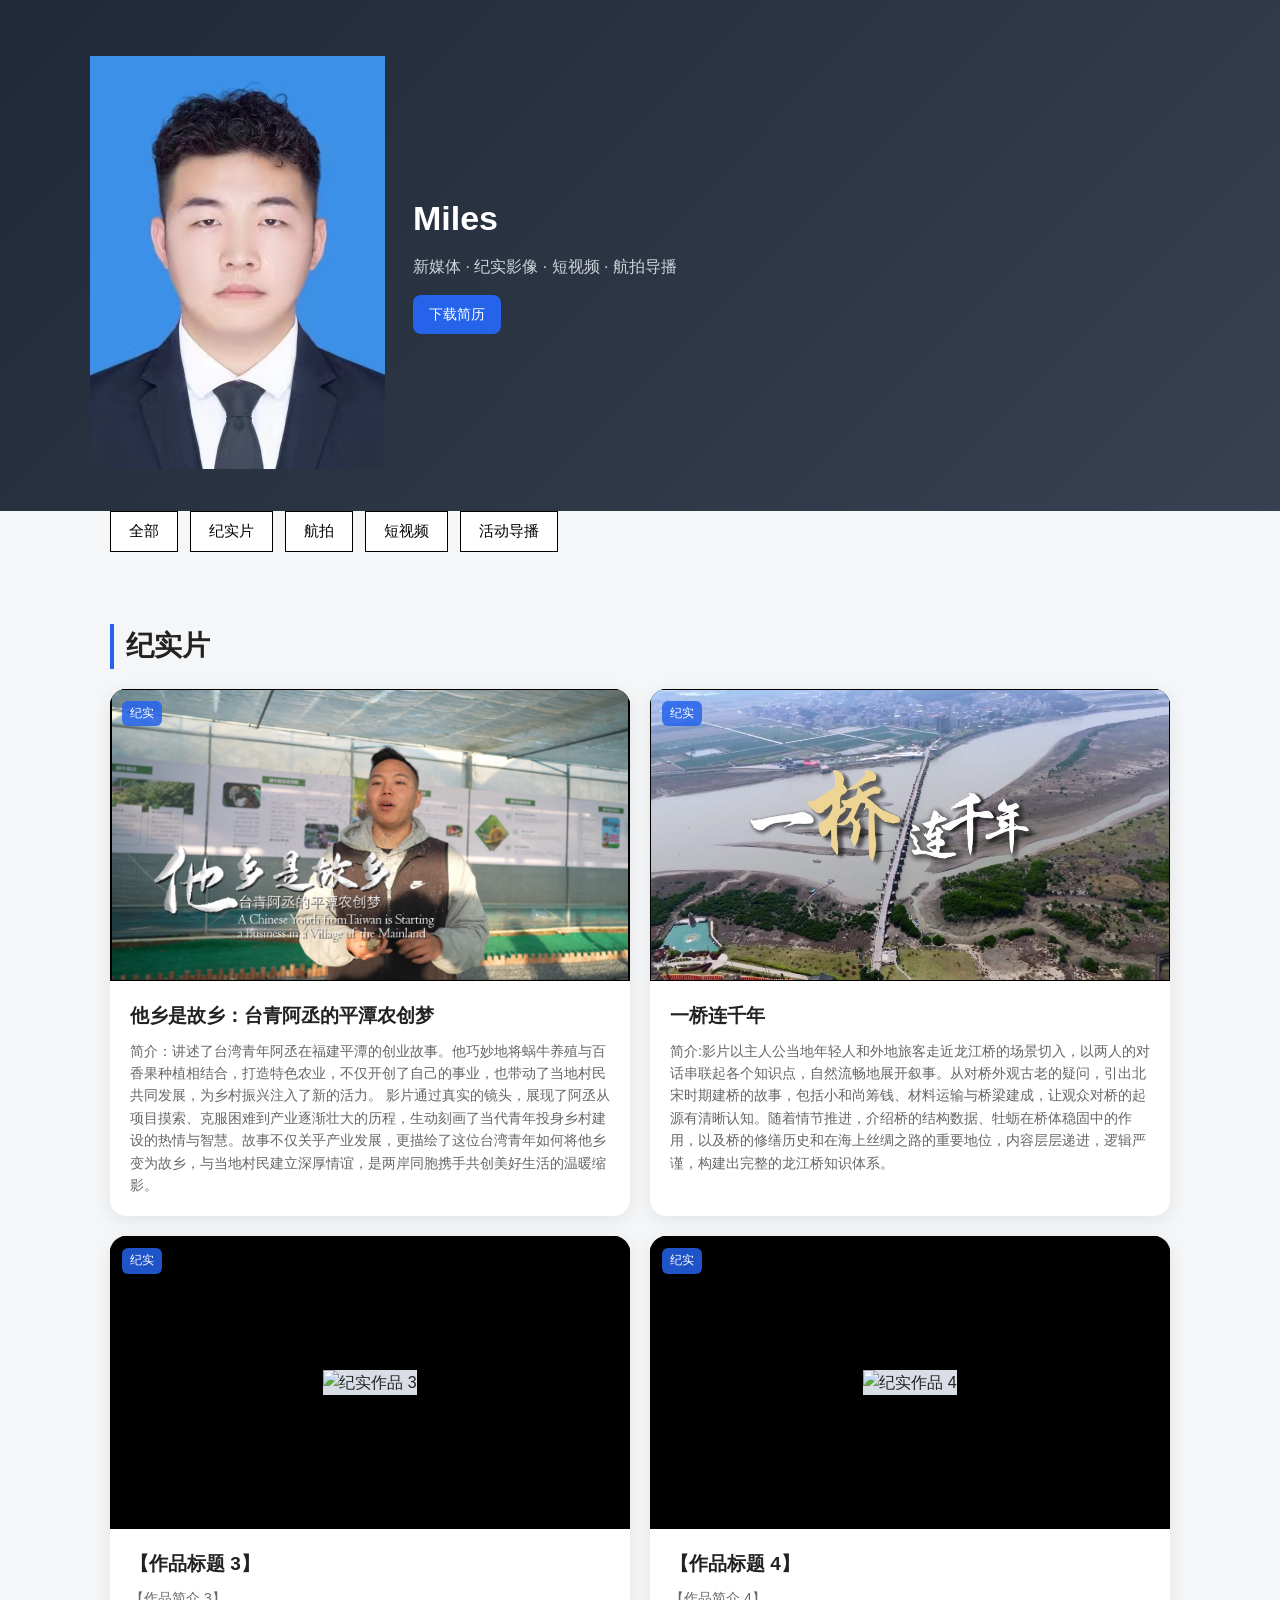
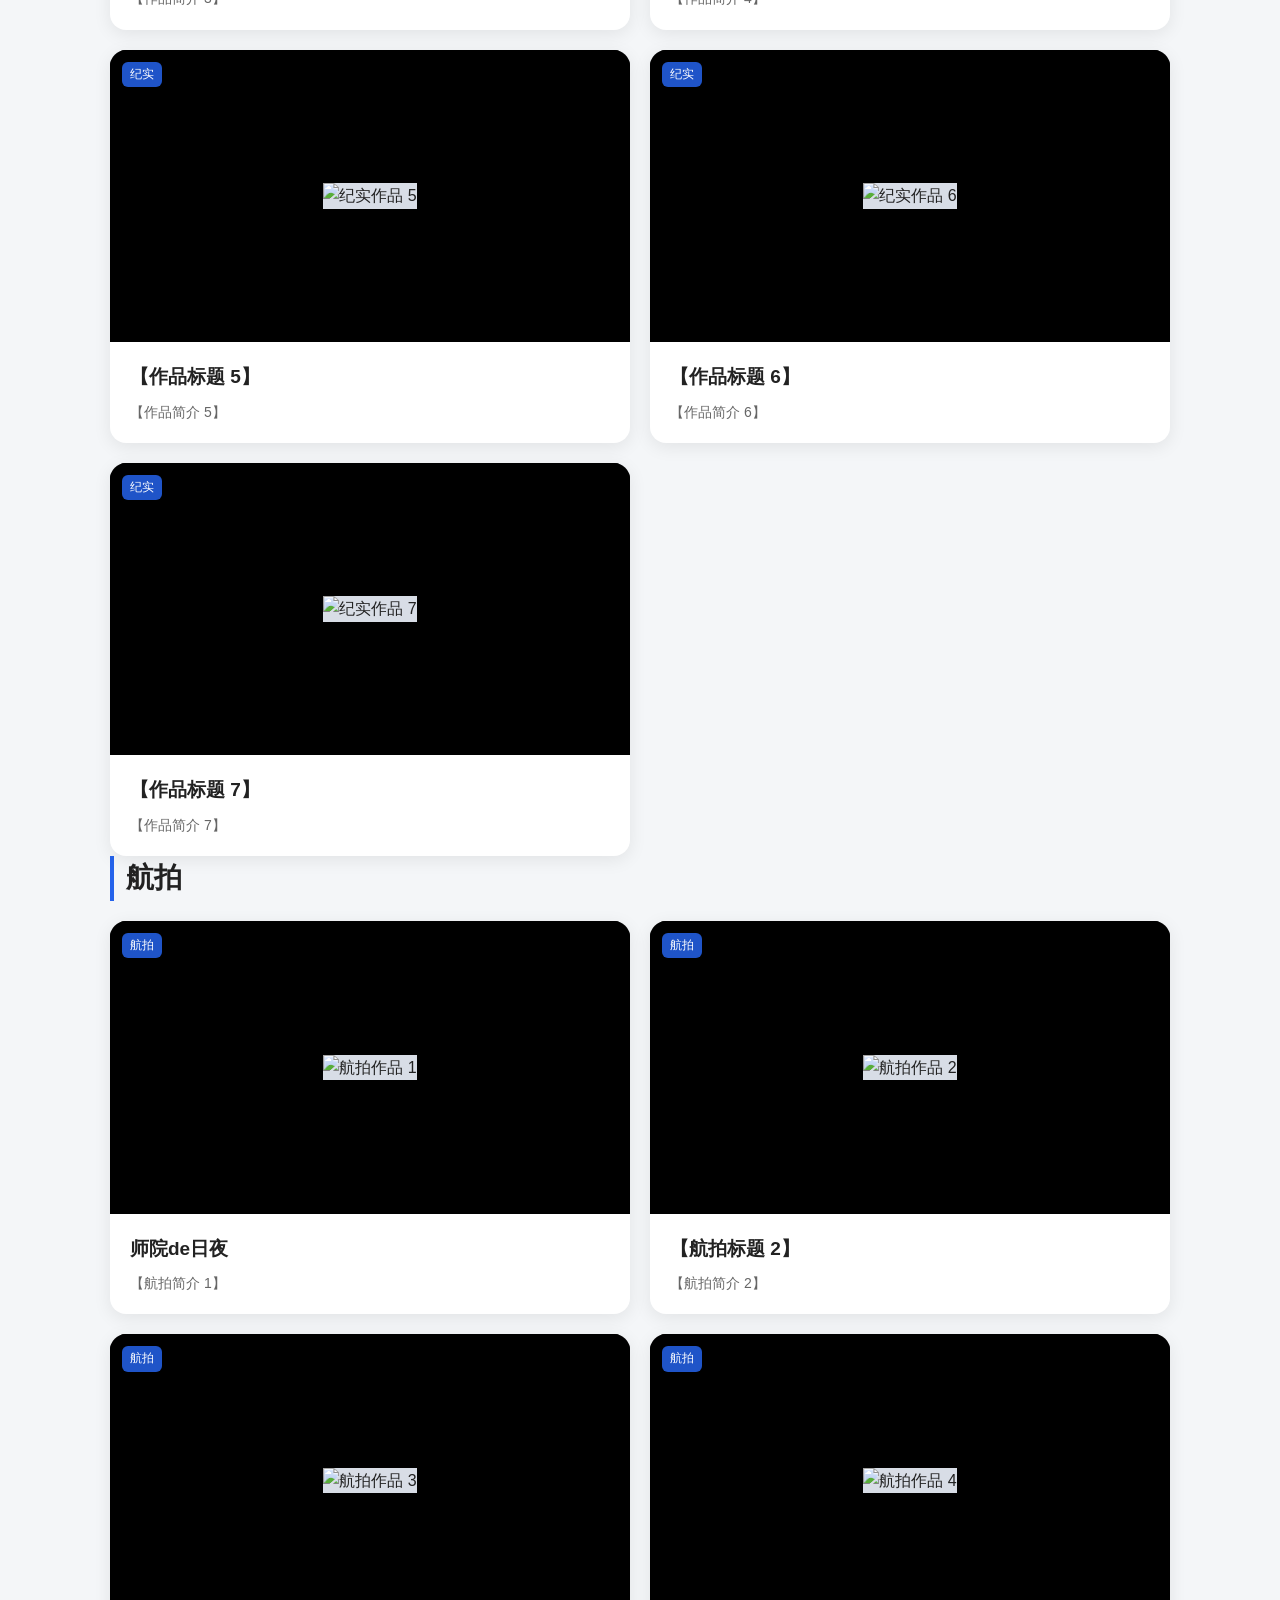
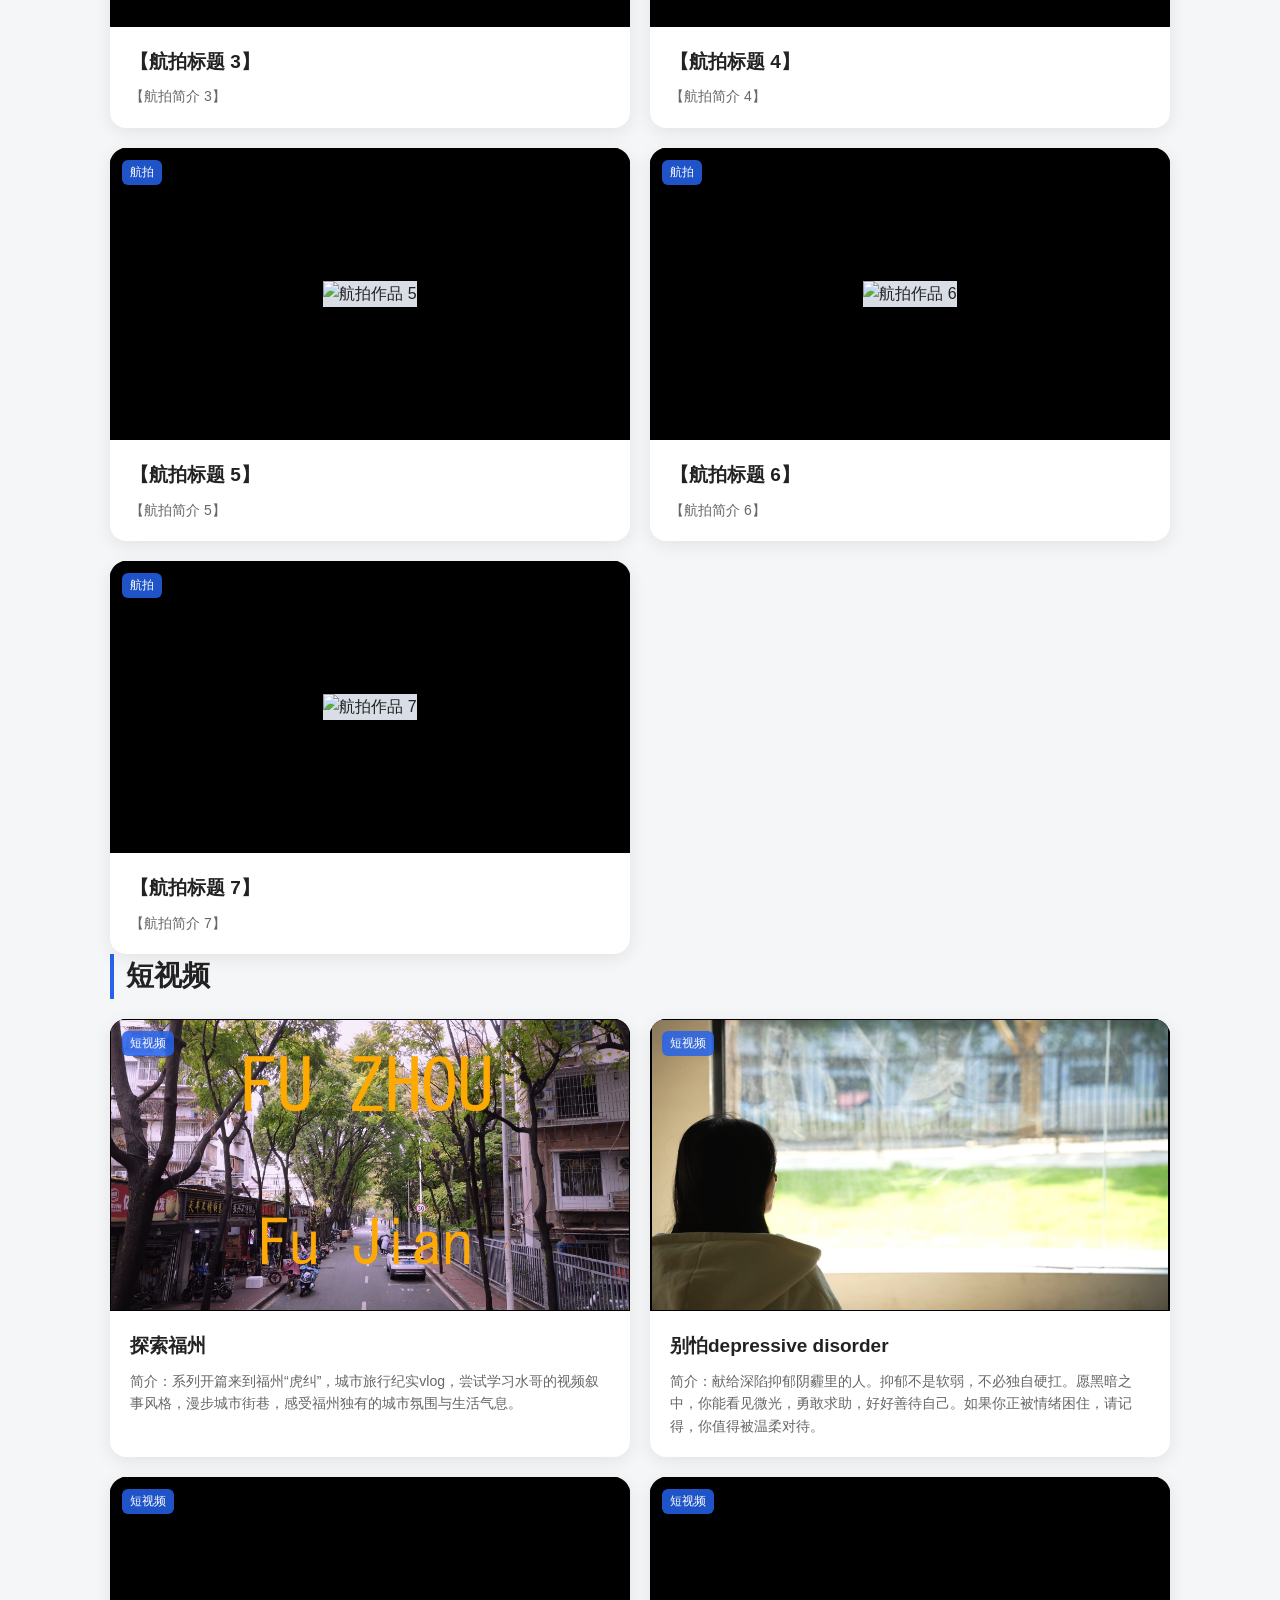
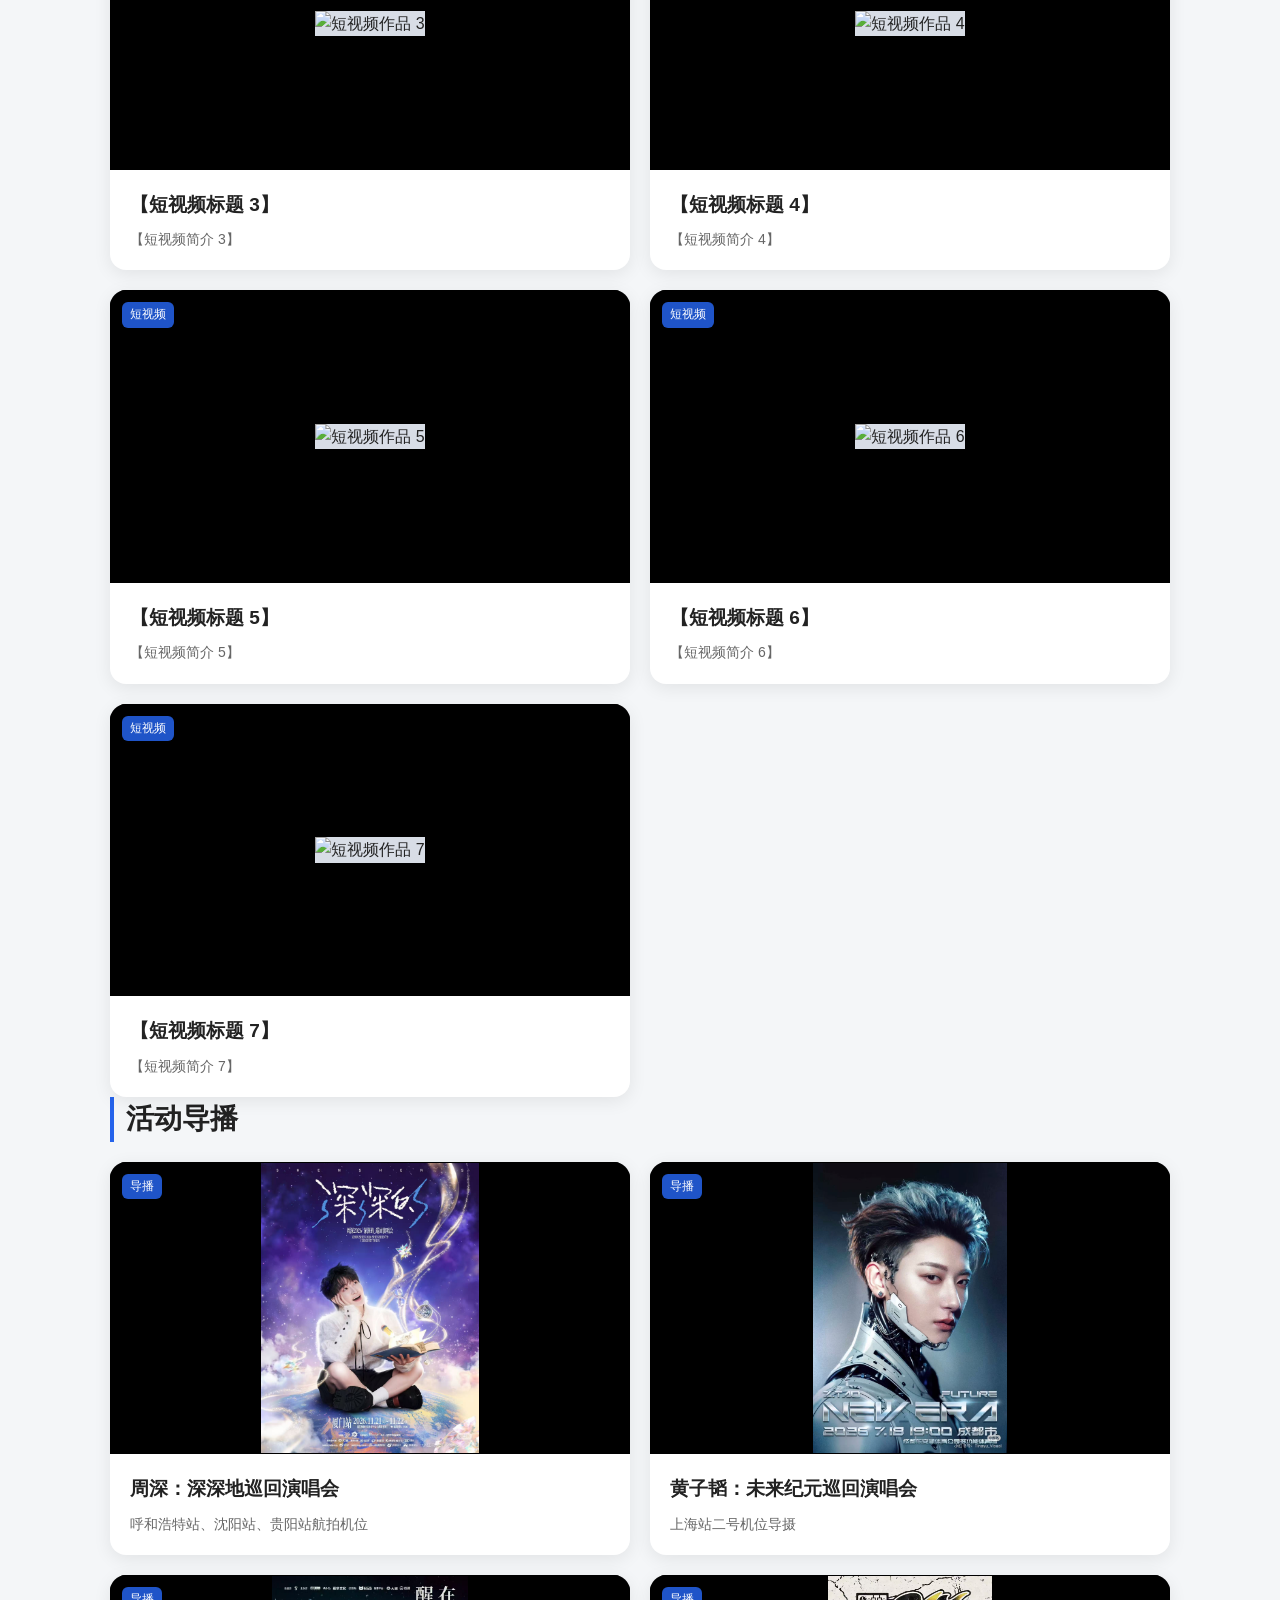
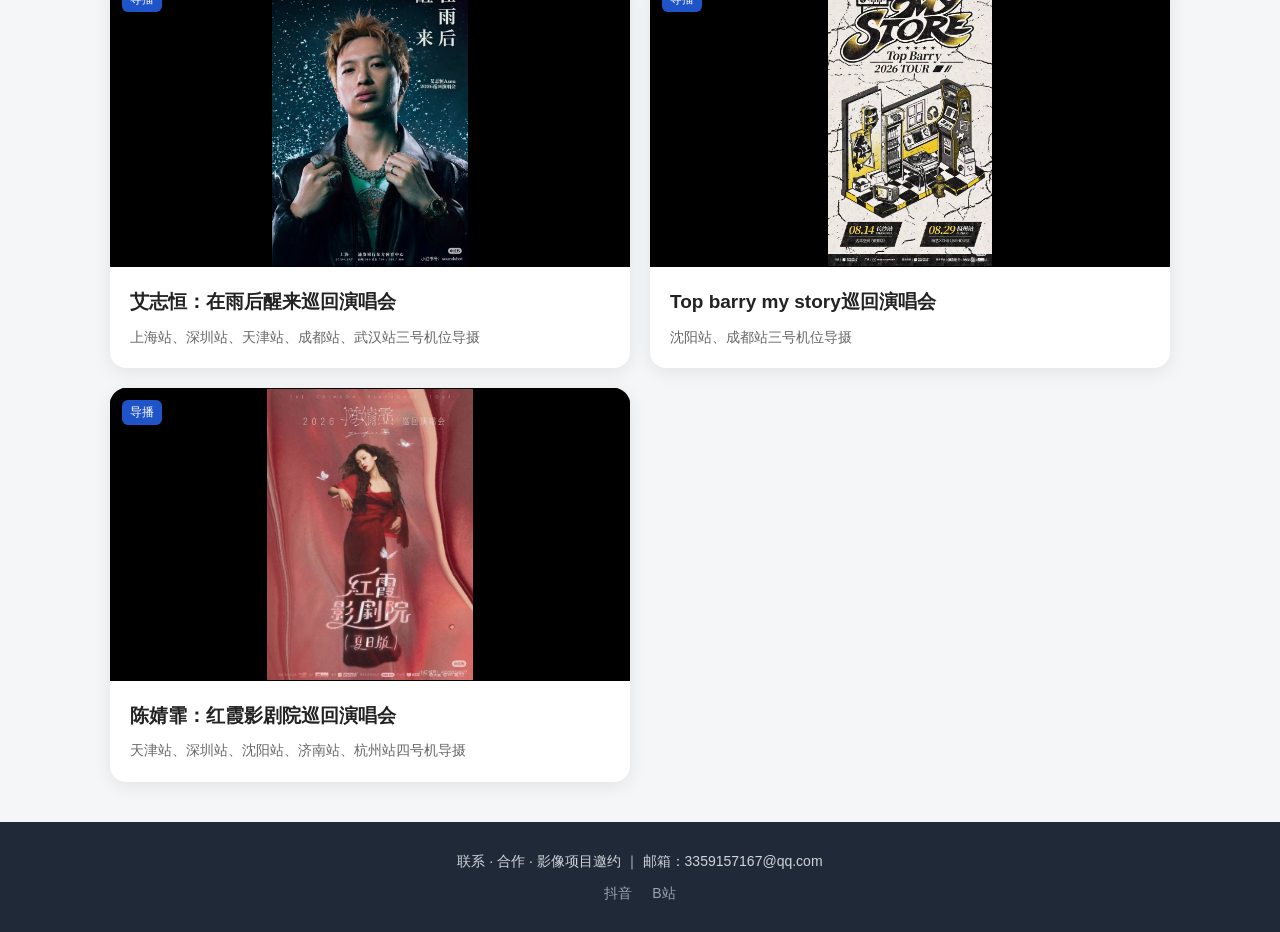
==== index.html @ e3a90d77 "Update index.html" ====
<!DOCTYPE html>
<html lang="zh-CN">
<head>
  <meta charset="UTF-8">
  <meta name="viewport" content="width=device-width, initial-scale=1.0">
  <title>Miles · 影像作品集</title>
  <link rel="stylesheet" href="./style.css">
</head>
<body>
  <header class="header">
    <div class="container">
      <div class="profile">
        <img src="./avatar.jpg" alt="头像">
        <div class="intro">
          <h1>Miles</h1>
          <p>新媒体 · 纪实影像 · 短视频 · 航拍导播</p>
          <div class="action-buttons">
           <a href="./resume.pdf" class="btn-primary" target="_blank">下载简历</a>
          </div>
        </div>
      </div>
    </div>
  </header>
<!-- 顶部筛选导航 -->
<nav class="filter-nav">
  <button data-filter="all">全部</button>
  <button data-filter="doc">纪实片</button>
  <button data-filter="aero">航拍</button>
  <button data-filter="short">短视频</button>
  <button data-filter="live">活动导播</button>
</nav>

 <main class="works">

  <!-- ========== 纪实片 · 7 个 ========== -->
  <section class="work-category"data-category="doc">
    <h2>纪实片</h2>
    <div class="card-grid">

      <!-- 第 1 条：已有作品，核对链接即可 -->
      <a href="https://www.bilibili.com/video/BV1uBn1z2EvD/" target="_blank" class="card" data-cat="doc">
        <div class="card-thumb">
          <img src="./documentary1.jpg" alt="他乡是故乡：台青阿丞的平潭农创梦">
        </div>
        <span class="tag">纪实</span>
        <div class="card-body">
          <h3>他乡是故乡：台青阿丞的平潭农创梦</h3>
          <p>简介：讲述了台湾青年阿丞在福建平潭的创业故事。他巧妙地将蜗牛养殖与百香果种植相结合，打造特色农业，不仅开创了自己的事业，也带动了当地村民共同发展，为乡村振兴注入了新的活力。
影片通过真实的镜头，展现了阿丞从项目摸索、克服困难到产业逐渐壮大的历程，生动刻画了当代青年投身乡村建设的热情与智慧。故事不仅关乎产业发展，更描绘了这位台湾青年如何将他乡变为故乡，与当地村民建立深厚情谊，是两岸同胞携手共创美好生活的温暖缩影。</p>
        </div>
      </a>

      <!-- 第 2 条：待填 -->
      <a href="https://www.bilibili.com/video/BV1WxyszBEJN/" target="_blank" class="card" data-cat="doc">
        <div class="card-thumb">
          <img src="./documentary8.jpg" alt="一桥连千年">
        </div>
        <span class="tag">纪实</span>
        <div class="card-body">
          <h3>一桥连千年</h3>
          <p>简介:影片以主人公当地年轻人和外地旅客走近龙江桥的场景切入，以两人的对话串联起各个知识点，自然流畅地展开叙事。从对桥外观古老的疑问，引出北宋时期建桥的故事，包括小和尚筹钱、材料运输与桥梁建成，让观众对桥的起源有清晰认知。随着情节推进，介绍桥的结构数据、牡蛎在桥体稳固中的作用，以及桥的修缮历史和在海上丝绸之路的重要地位，内容层层递进，逻辑严谨，构建出完整的龙江桥知识体系。</p>
        </div>
      </a>

      <!-- 第 3 条：待填 -->
      <a href="【填视频链接】" target="_blank" class="card" data-cat="doc">
        <div class="card-thumb">
          <img src="./doc_03.jpg" alt="纪实作品 3">
        </div>
        <span class="tag">纪实</span>
        <div class="card-body">
          <h3>【作品标题 3】</h3>
          <p>【作品简介 3】</p>
        </div>
      </a>

      <!-- 第 4 条：待填 -->
      <a href="【填视频链接】" target="_blank" class="card" data-cat="doc">
        <div class="card-thumb">
          <img src="./doc_04.jpg" alt="纪实作品 4">
        </div>
        <span class="tag">纪实</span>
        <div class="card-body">
          <h3>【作品标题 4】</h3>
          <p>【作品简介 4】</p>
        </div>
      </a>

      <!-- 第 5 条：待填 -->
      <a href="【填视频链接】" target="_blank" class="card" data-cat="doc">
        <div class="card-thumb">
          <img src="./doc_05.jpg" alt="纪实作品 5">
        </div>
        <span class="tag">纪实</span>
        <div class="card-body">
          <h3>【作品标题 5】</h3>
          <p>【作品简介 5】</p>
        </div>
      </a>

      <!-- 第 6 条：待填 -->
      <a href="【填视频链接】" target="_blank" class="card" data-cat="doc">
        <div class="card-thumb">
          <img src="./doc_06.jpg" alt="纪实作品 6">
        </div>
        <span class="tag">纪实</span>
        <div class="card-body">
          <h3>【作品标题 6】</h3>
          <p>【作品简介 6】</p>
        </div>
      </a>

      <!-- 第 7 条：待填 -->
      <a href="【填视频链接】" target="_blank" class="card" data-cat="doc">
        <div class="card-thumb">
          <img src="./doc_07.jpg" alt="纪实作品 7">
        </div>
        <span class="tag">纪实</span>
        <div class="card-body">
          <h3>【作品标题 7】</h3>
          <p>【作品简介 7】</p>
        </div>
      </a>

    </div>
  </section>

  <!-- ========== 航拍 · 7 个 ========== -->
  <section class="work-category"data-category="aero">

    <h2>航拍</h2>
    <div class="card-grid">

      <!-- 第 1 条：待填 -->
      <a href="https://www.bilibili.com/video/BV1ysWQzhEzm/" target="_blank" class="card" data-cat="aero">
        <div class="card-thumb">
          <img src="./aero_01.jpg" alt="航拍作品 1">
        </div>
        <span class="tag">航拍</span>
        <div class="card-body">
          <h3>师院de日夜</h3>
          <p>【航拍简介 1】</p>
        </div>
      </a>

      <!-- 第 2 条：待填 -->
      <a href="【填视频链接】" target="_blank" class="card" data-cat="aero">
        <div class="card-thumb">
          <img src="./aero_02.jpg" alt="航拍作品 2">
        </div>
        <span class="tag">航拍</span>
        <div class="card-body">
          <h3>【航拍标题 2】</h3>
          <p>【航拍简介 2】</p>
        </div>
      </a>

      <!-- 第 3 条：待填 -->
      <a href="【填视频链接】" target="_blank" class="card" data-cat="aero">
        <div class="card-thumb">
          <img src="./aero_03.jpg" alt="航拍作品 3">
        </div>
        <span class="tag">航拍</span>
        <div class="card-body">
          <h3>【航拍标题 3】</h3>
          <p>【航拍简介 3】</p>
        </div>
      </a>

      <!-- 第 4 条：待填 -->
      <a href="【填视频链接】" target="_blank" class="card" data-cat="aero">
        <div class="card-thumb">
          <img src="./aero_04.jpg" alt="航拍作品 4">
        </div>
        <span class="tag">航拍</span>
        <div class="card-body">
          <h3>【航拍标题 4】</h3>
          <p>【航拍简介 4】</p>
        </div>
      </a>

      <!-- 第 5 条：待填 -->
      <a href="【填视频链接】" target="_blank" class="card" data-cat="aero">
        <div class="card-thumb">
          <img src="./aero_05.jpg" alt="航拍作品 5">
        </div>
        <span class="tag">航拍</span>
        <div class="card-body">
          <h3>【航拍标题 5】</h3>
          <p>【航拍简介 5】</p>
        </div>
      </a>

      <!-- 第 6 条：待填 -->
      <a href="【填视频链接】" target="_blank" class="card" data-cat="aero">
        <div class="card-thumb">
          <img src="./aero_06.jpg" alt="航拍作品 6">
        </div>
        <span class="tag">航拍</span>
        <div class="card-body">
          <h3>【航拍标题 6】</h3>
          <p>【航拍简介 6】</p>
        </div>
      </a>

      <!-- 第 7 条：待填 -->
      <a href="【填视频链接】" target="_blank" class="card" data-cat="aero">
        <div class="card-thumb">
          <img src="./aero_07.jpg" alt="航拍作品 7">
        </div>
        <span class="tag">航拍</span>
        <div class="card-body">
          <h3>【航拍标题 7】</h3>
          <p>【航拍简介 7】</p>
        </div>
      </a>

    </div>
  </section>

  <!-- ========== 短视频 · 7 个 ========== -->
  <section class="work-category"data-category="short">

    <h2>短视频</h2>
    <div class="card-grid">

      <!-- 第 1 条：待填 -->
      <a href="https://www.bilibili.com/video/BV1ixR6YSEh9/" target="_blank" class="card" data-cat="short">
        <div class="card-thumb">
          <img src="./documentary2.jpg" alt="探索福州">
        </div>
        <span class="tag">短视频</span>
        <div class="card-body">
          <h3>探索福州</h3>
          <p>简介：系列开篇来到福州“虎纠”，城市旅行纪实vlog，尝试学习水哥的视频叙事风格，漫步城市街巷，感受福州独有的城市氛围与生活气息。</p>
        </div>
      </a>

      <!-- 第 2 条：待填 -->
      <a href="https://www.bilibili.com/video/BV1nPxBzsEtn/" target="_blank" class="card" data-cat="short">
        <div class="card-thumb">
          <img src="./documentary9.jpg" alt="短视频作品 2">
        </div>
        <span class="tag">短视频</span>
        <div class="card-body">
          <h3>别怕depressive disorder</h3>
          <p>简介：献给深陷抑郁阴霾里的人。抑郁不是软弱，不必独自硬扛。愿黑暗之中，你能看见微光，勇敢求助，好好善待自己。如果你正被情绪困住，请记得，你值得被温柔对待。</p>
        </div>
      </a>

      <!-- 第 3 条：待填 -->
      <a href="【填视频链接】" target="_blank" class="card" data-cat="short">
        <div class="card-thumb">
          <img src="./short_03.jpg" alt="短视频作品 3">
        </div>
        <span class="tag">短视频</span>
        <div class="card-body">
          <h3>【短视频标题 3】</h3>
          <p>【短视频简介 3】</p>
        </div>
      </a>

      <!-- 第 4 条：待填 -->
      <a href="【填视频链接】" target="_blank" class="card" data-cat="short">
        <div class="card-thumb">
          <img src="./short_04.jpg" alt="短视频作品 4">
        </div>
        <span class="tag">短视频</span>
        <div class="card-body">
          <h3>【短视频标题 4】</h3>
          <p>【短视频简介 4】</p>
        </div>
      </a>

      <!-- 第 5 条：待填 -->
      <a href="【填视频链接】" target="_blank" class="card" data-cat="short">
        <div class="card-thumb">
          <img src="./short_05.jpg" alt="短视频作品 5">
        </div>
        <span class="tag">短视频</span>
        <div class="card-body">
          <h3>【短视频标题 5】</h3>
          <p>【短视频简介 5】</p>
        </div>
      </a>

      <!-- 第 6 条：待填 -->
      <a href="【填视频链接】" target="_blank" class="card" data-cat="short">
        <div class="card-thumb">
          <img src="./short_06.jpg" alt="短视频作品 6">
        </div>
        <span class="tag">短视频</span>
        <div class="card-body">
          <h3>【短视频标题 6】</h3>
          <p>【短视频简介 6】</p>
        </div>
      </a>

      <!-- 第 7 条：待填 -->
      <a href="【填视频链接】" target="_blank" class="card" data-cat="short">
        <div class="card-thumb">
          <img src="./short_07.jpg" alt="短视频作品 7">
        </div>
        <span class="tag">短视频</span>
        <div class="card-body">
          <h3>【短视频标题 7】</h3>
          <p>【短视频简介 7】</p>
        </div>
      </a>

    </div>
  </section>

  <!-- ========== 活动导播 · 7 个 ========== -->
  <section class="work-category"data-category="live">

    <h2>活动导播</h2>
    <div class="card-grid">

      <!-- 第 1 条：待填 -->
      <a href="【填视频链接】" target="_blank" class="card" data-cat="live">
        <div class="card-thumb">
          <img src="./documentary3.jpg" alt="导播作品 1">
        </div>
        <span class="tag">导播</span>
        <div class="card-body">
          <h3>周深：深深地巡回演唱会</h3>
          <p>呼和浩特站、沈阳站、贵阳站航拍机位</p>
        </div>
      </a>

      <!-- 第 2 条：待填 -->
      <a href="【填视频链接】" target="_blank" class="card" data-cat="live">
        <div class="card-thumb">
          <img src="./documentary4.jpg" alt="导播作品 2">
        </div>
        <span class="tag">导播</span>
        <div class="card-body">
          <h3>黄子韬：未来纪元巡回演唱会</h3>
          <p>上海站二号机位导摄</p>
        </div>
      </a>

      <!-- 第 3 条：待填 -->
      <a href="【填视频链接】" target="_blank" class="card" data-cat="live">
        <div class="card-thumb">
          <img src="./documentary5.jpg" alt="导播作品 3">
        </div>
        <span class="tag">导播</span>
        <div class="card-body">
          <h3>艾志恒：在雨后醒来巡回演唱会</h3>
          <p>上海站、深圳站、天津站、成都站、武汉站三号机位导摄</p>
        </div>
      </a>

      <!-- 第 4 条：待填 -->
      <a href="【填视频链接】" target="_blank" class="card" data-cat="live">
        <div class="card-thumb">
          <img src="./documentary7.jpg" alt="导播作品 4">
        </div>
        <span class="tag">导播</span>
        <div class="card-body">
          <h3>Top barry my story巡回演唱会</h3>
          <p>沈阳站、成都站三号机位导摄</p>
        </div>
      </a>

      <!-- 第 5 条：待填 -->
      <a href="【填视频链接】" target="_blank" class="card" data-cat="live">
        <div class="card-thumb">
          <img src="./documentary6.jpg" alt="导播作品 5">
        </div>
        <span class="tag">导播</span>
        <div class="card-body">
          <h3>陈婧霏：红霞影剧院巡回演唱会</h3>
          <p>天津站、深圳站、沈阳站、济南站、杭州站四号机导摄</p>
        </div>
      </a>

    </div>
  </section>

</main>

  <footer class="footer">
    <div class="container">
      <p>联系 · 合作 · 影像项目邀约 ｜ 邮箱：3359157167@qq.com</p>
      <div class="social-links">
     <a href="https://www.douyin.com/user/pppzy123" target="_blank">抖音</a>
  <a href="https://space.bilibili.com/354136890" target="_blank">B站</a>
</div>
    </div>
  </footer>

  <script src="./filter.js"></script>
</body>
</html>
---- style.css ----
* {
  margin: 0;
  padding: 0;
  box-sizing: border-box;
  scroll-behavior: smooth;
}

body {
  font-family: "Microsoft Yahei", sans-serif;
  background-color: #f4f6f8;
  color: #222;
  line-height: 1.6;
}

.container {
  width: min(1100px, 92%);
  margin: 0 auto;
}

.header {
  background: linear-gradient(135deg, #1f2937, #374151);
  color: #fff;
  padding: 56px 0 42px;
}

.profile {
  display: flex;
  align-items: center;
  gap: 28px;
  flex-wrap: wrap;
}

.avatar {
  width: 140px;
  height: 140px;
  border-radius: 999px;
  object-fit: cover;
  border: 3px solid rgba(255, 255, 255, 0.25);
}

.intro h1 {
  font-size: 34px;
  margin-bottom: 8px;
}

.intro p {
  color: #d1d5db;
  font-size: 16px;
  margin-bottom: 16px;
}

.btn-primary {
  display: inline-block;
  padding: 8px 16px;
  background: #2563eb;
  color: white;
  border-radius: 8px;
  text-decoration: none;
  font-size: 14px;
  transition: 0.2s;
}

.btn-primary:hover {
  background: #1d4ed8;
}

.works {
  padding: 60px 0;
}

.works h2 {
  font-size: 28px;
  margin-bottom: 20px;
  border-left: 4px solid #2563eb;
  padding-left: 12px;
}

/* 筛选标签 */
.filter-tabs {
  display: flex;
  gap: 10px;
  flex-wrap: wrap;
  margin-bottom: 32px;
}

.filter-tabs button {
  padding: 7px 14px;
  border: none;
  border-radius: 999px;
  background: #e2e8f0;
  color: #334155;
  font-size: 14px;
  cursor: pointer;
  transition: 0.2s;
}

.filter-tabs button.active,
.filter-tabs button:hover {
  background: #2563eb;
  color: #fff;
}

.card-list {
  display: grid;
  grid-template-columns: repeat(auto-fit, minmax(290px, 1fr));
  gap: 26px;
}

.card {
  position: relative;
  background: #ffffff;
  border-radius: 16px;
  overflow: hidden;
  box-shadow: 0 4px 18px rgba(0, 0, 0, 0.08);
  transition: transform 0.25s ease, box-shadow 0.25s ease, opacity 0.3s ease;
  text-decoration: none;
  color: inherit;
}

.card.hidden {
  opacity: 0;
  pointer-events: none;
}

.card:hover {
  transform: translateY(-8px);
  box-shadow: 0 8px 26px rgba(37, 99, 235, 0.18);
}

.card img {
  width: 100%;
  height: 210px;
  object-fit: cover;
  background: #d8dde6;
}

.tag {
  position: absolute;
  top: 12px;
  left: 12px;
  background: rgba(37, 99, 235, 0.85);
  color: #fff;
  padding: 3px 8px;
  border-radius: 6px;
  font-size: 12px;
}

.card-body {
  padding: 20px;
}

.card-body h3 {
  font-size: 19px;
  margin-bottom: 8px;
}

.card-body p {
  color: #666;
  font-size: 14px;
}

.footer {
  background: #1f2937;
  color: #d1d5db;
  padding: 28px 0;
  text-align: center;
  font-size: 14px;
}

.social-links {
  margin-top: 10px;
}

.social-links a {
  color: #9ca3af;
  text-decoration: none;
  margin: 0 8px;
}

.social-links a:hover {
  color: #fff;
}
/* 全板块统一 16:9 缩略图｜细黑边框｜图片完整不裁切，黑底留白边 */
.card-thumb {
  aspect-ratio: 16 / 9;
  overflow: hidden;
  border: 1px solid #000;
  background-color: #000;
  display: flex;
  align-items: center;
  justify-content: center;
}

.card-thumb img {
  max-width: 100%;
  max-height: 100%;
  width: auto;
  height: auto;
  display: block;
}
/* 一排两个卡片，两列等宽占满整排 */
.card-grid {
  display: grid;
  grid-template-columns: repeat(2, 1fr);
  gap: 20px;
}

/* 取消之前给卡片加的固定宽度，让卡片自动占满所在列 */
.card {
  max-width: none;
  margin: 0;
}

/* 内容区居中，不铺满整个大屏 */
.works {
  max-width: 1100px;
  margin: 0 auto;
  padding: 40px 20px;
}

/* 手机上自动变成一排一个，避免太挤 */
@media (max-width: 600px) {
  .card-grid {
    grid-template-columns: 1fr;
  }
}
/* 筛选导航 */
.filter-nav {
  max-width: 1100px;
  margin: 0 auto 32px;
  padding: 0 20px;
  display: flex;
  gap: 12px;
  flex-wrap: wrap;
}

.filter-nav button {
  padding: 10px 18px;
  border: 1px solid #000;
  background: #fff;
  color: #000;
  font-size: 15px;
  cursor: pointer;
  transition: 0.2s;
}

.filter-nav button:hover {
  background: #000;
  color: #fff;
}

.filter-nav button.active {
  background: #000;
  color: #fff;
}

/* 筛选隐藏 */
.card.hidden {
  display: none;
}
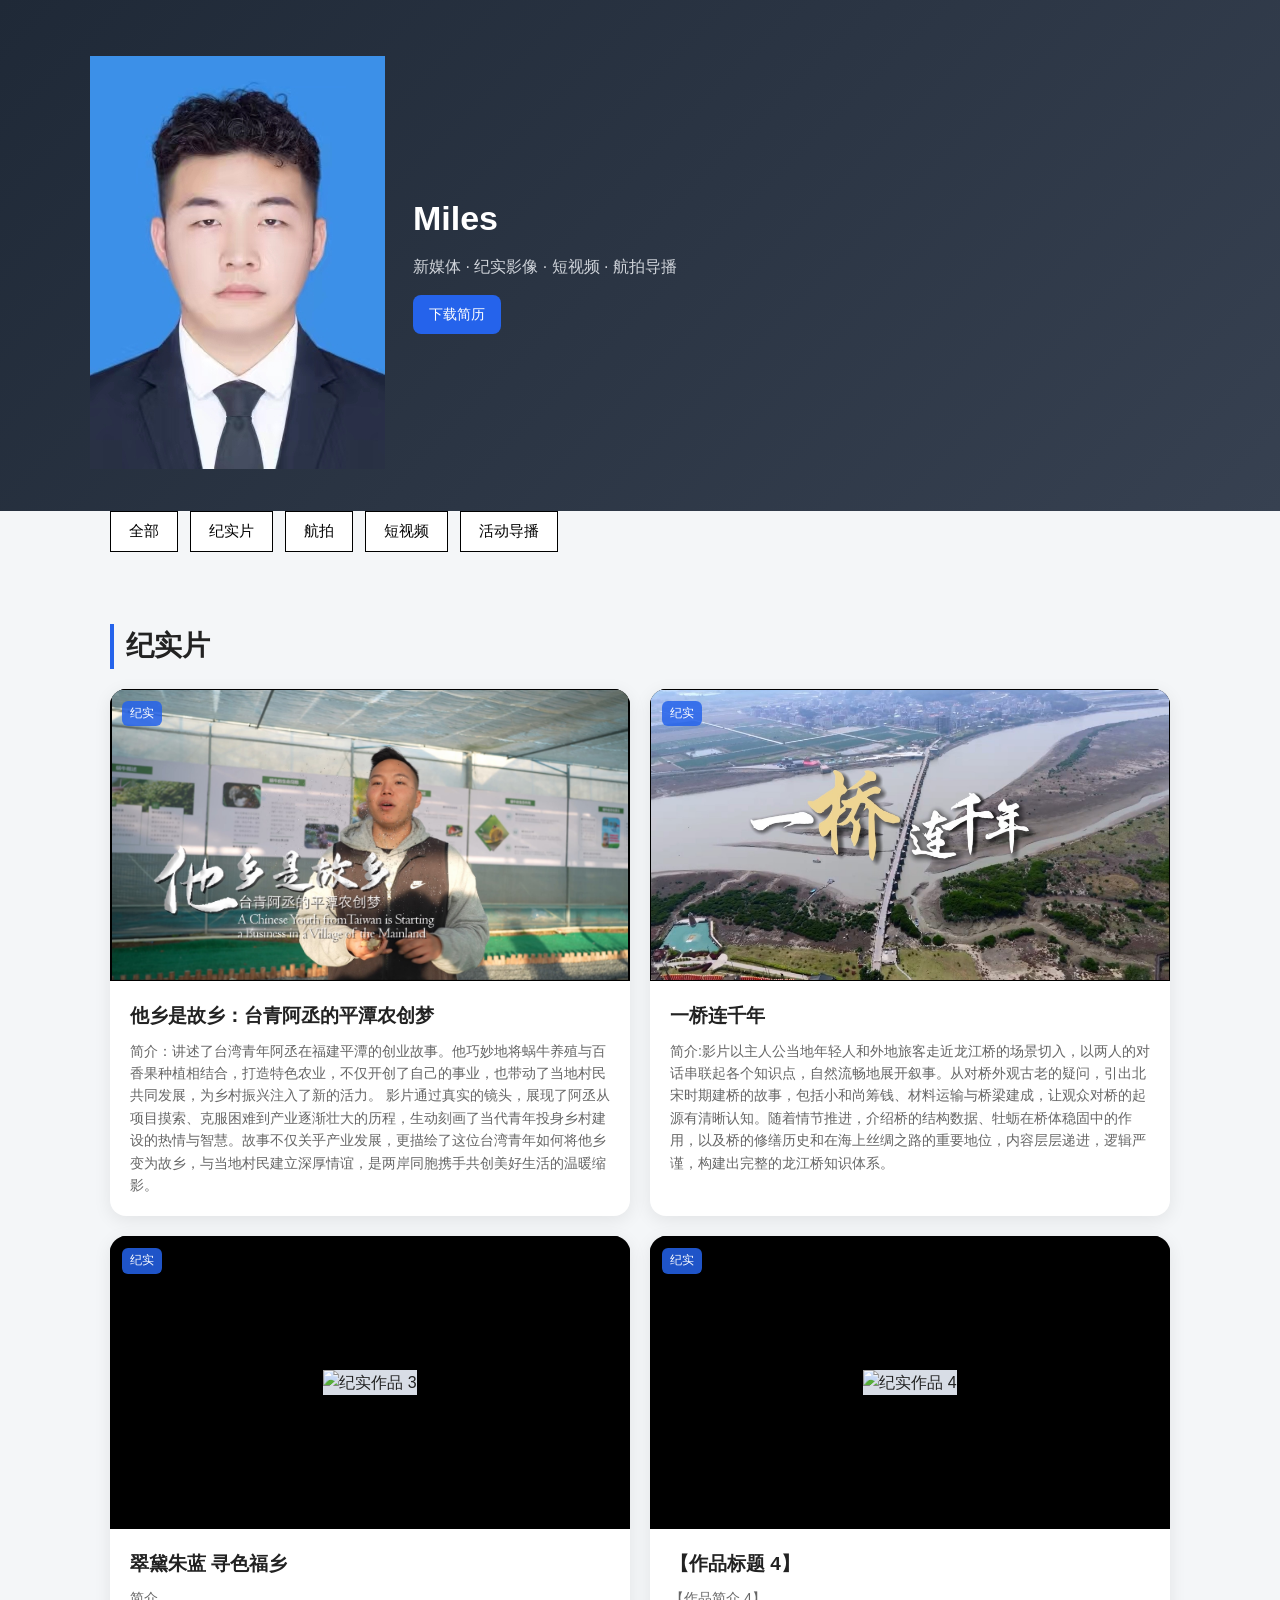
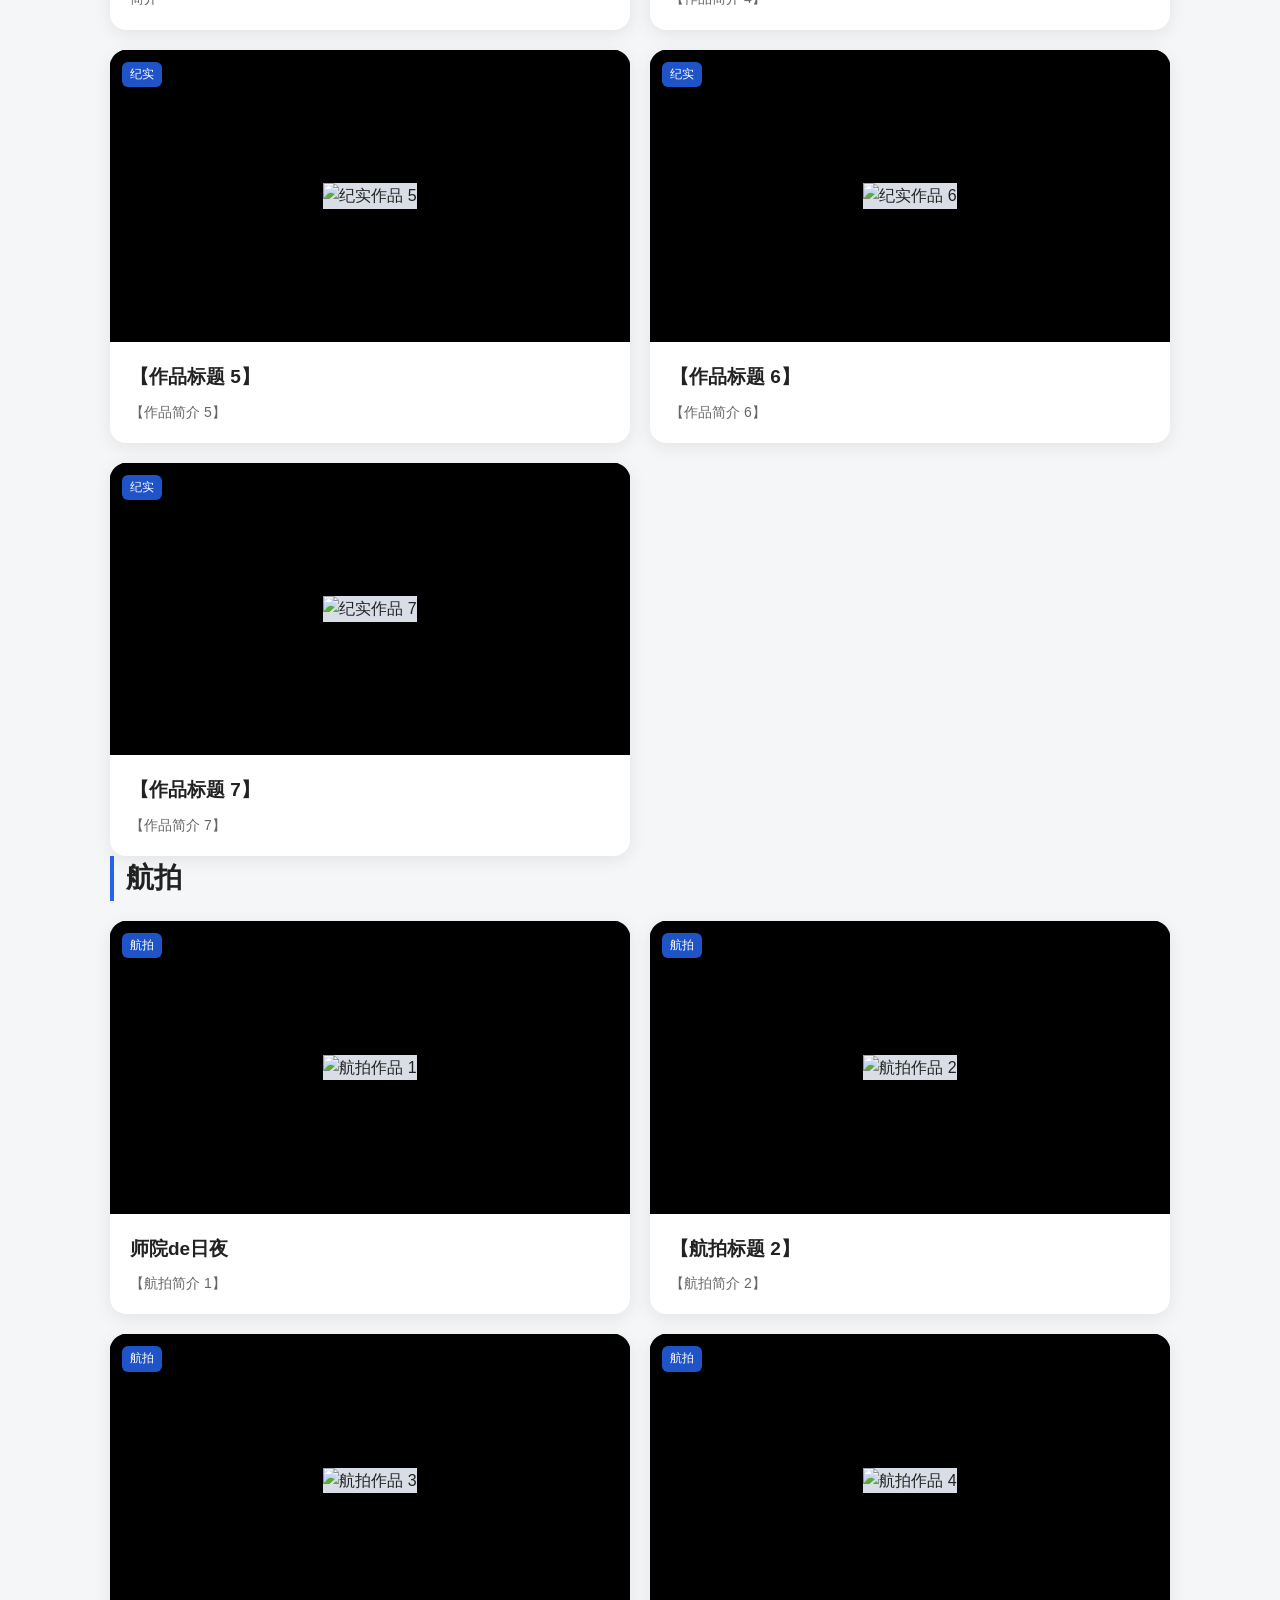
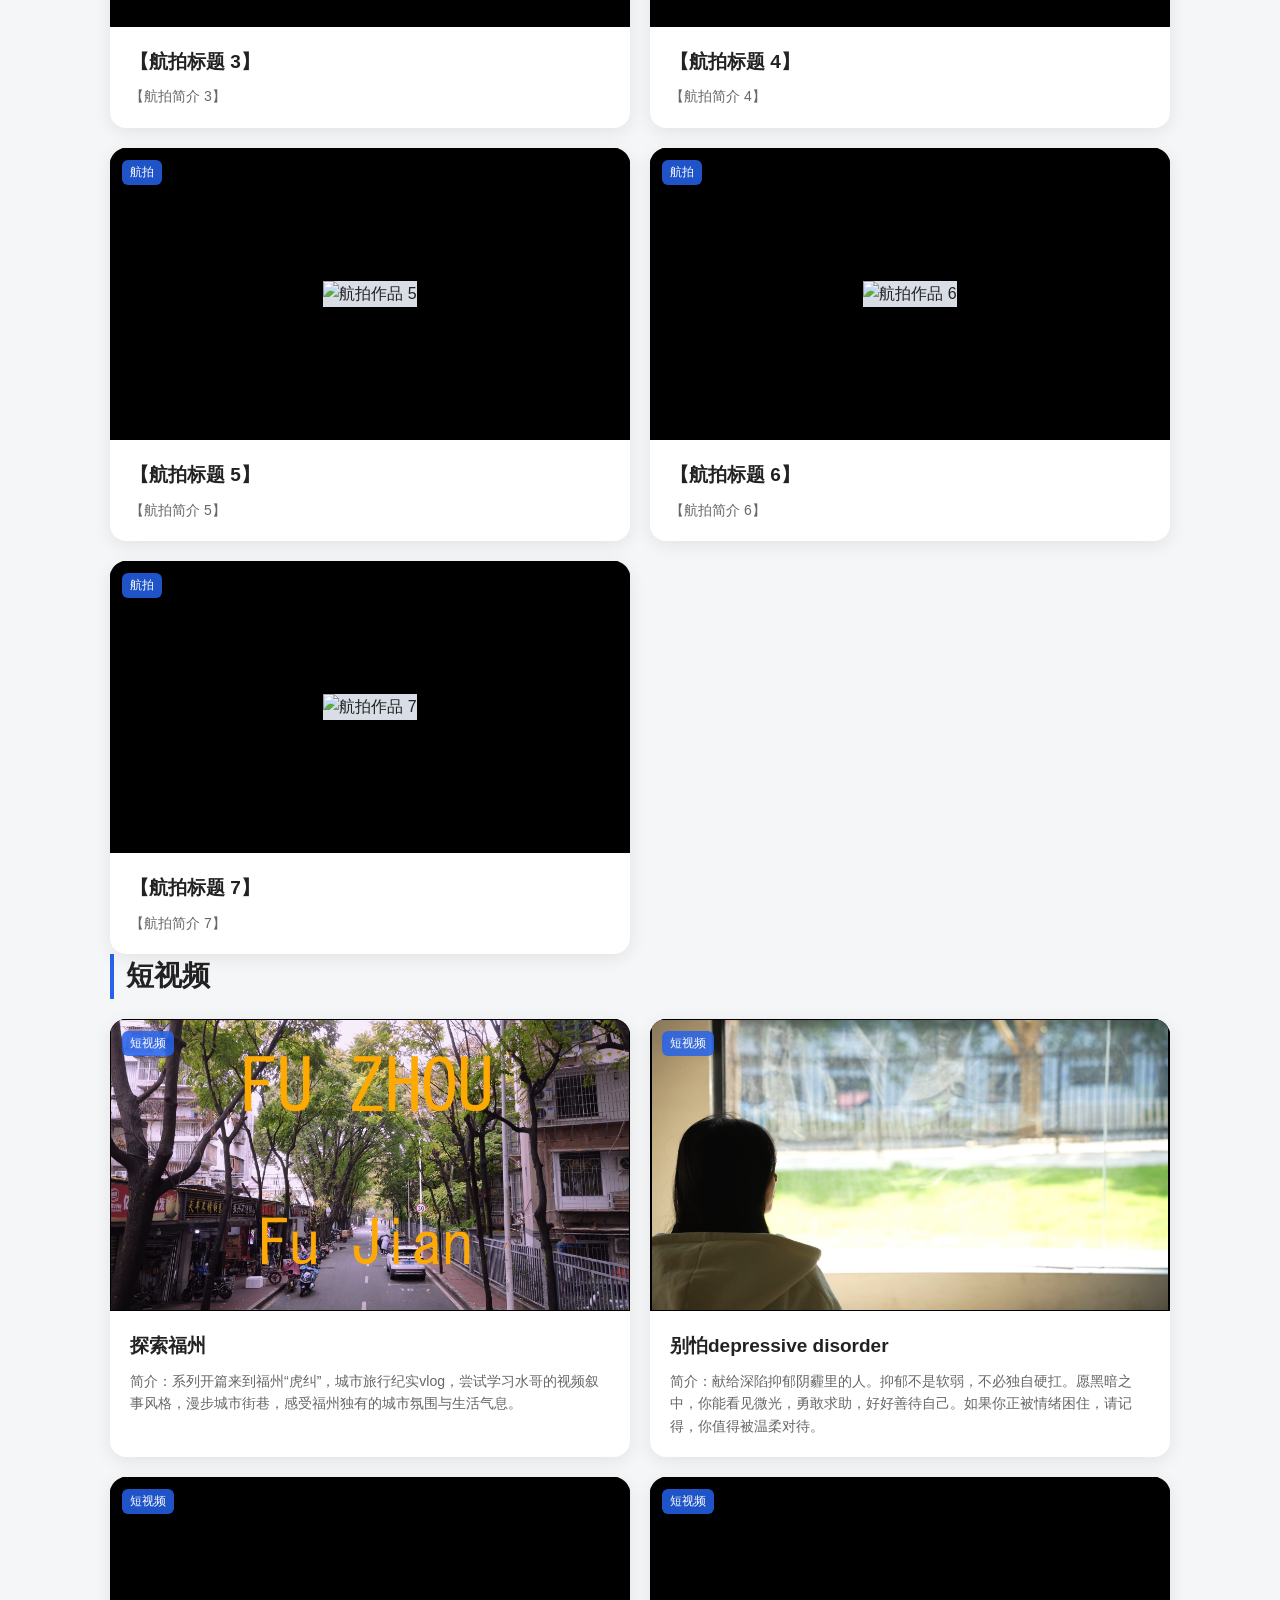
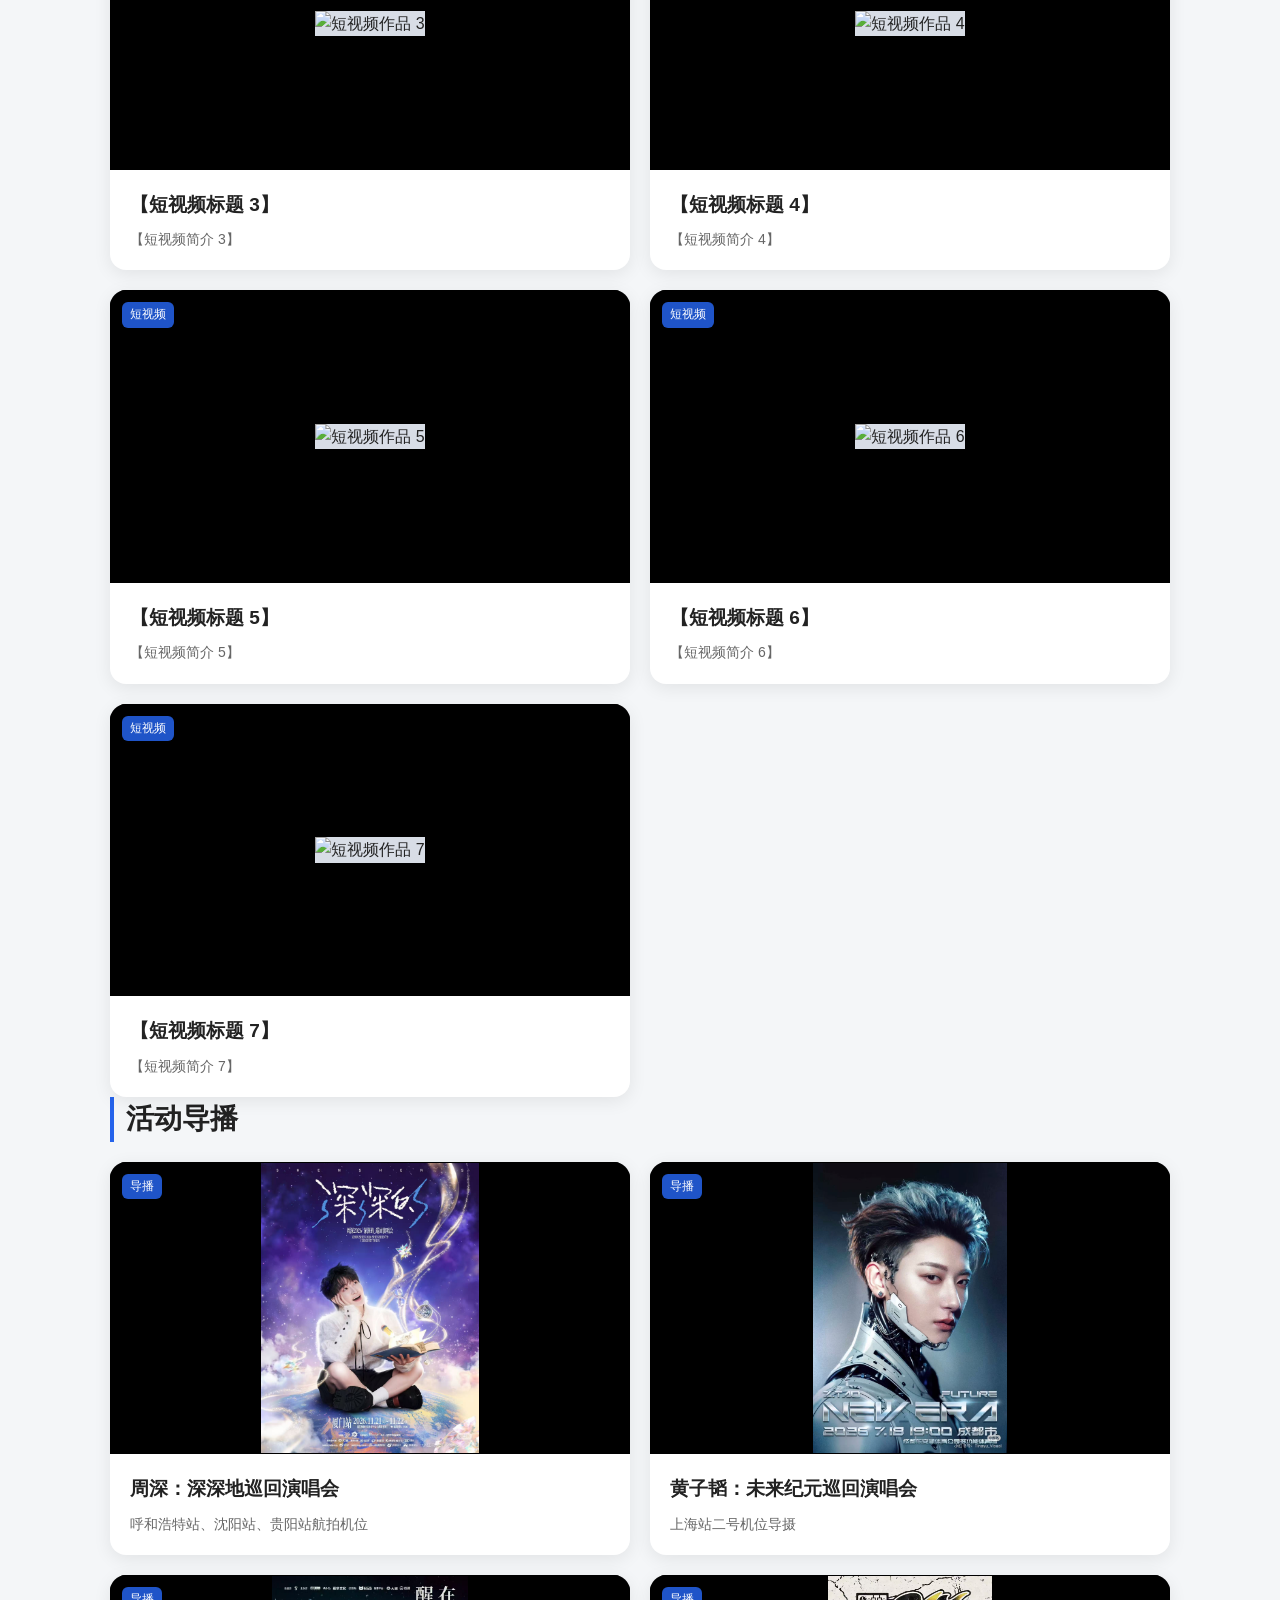
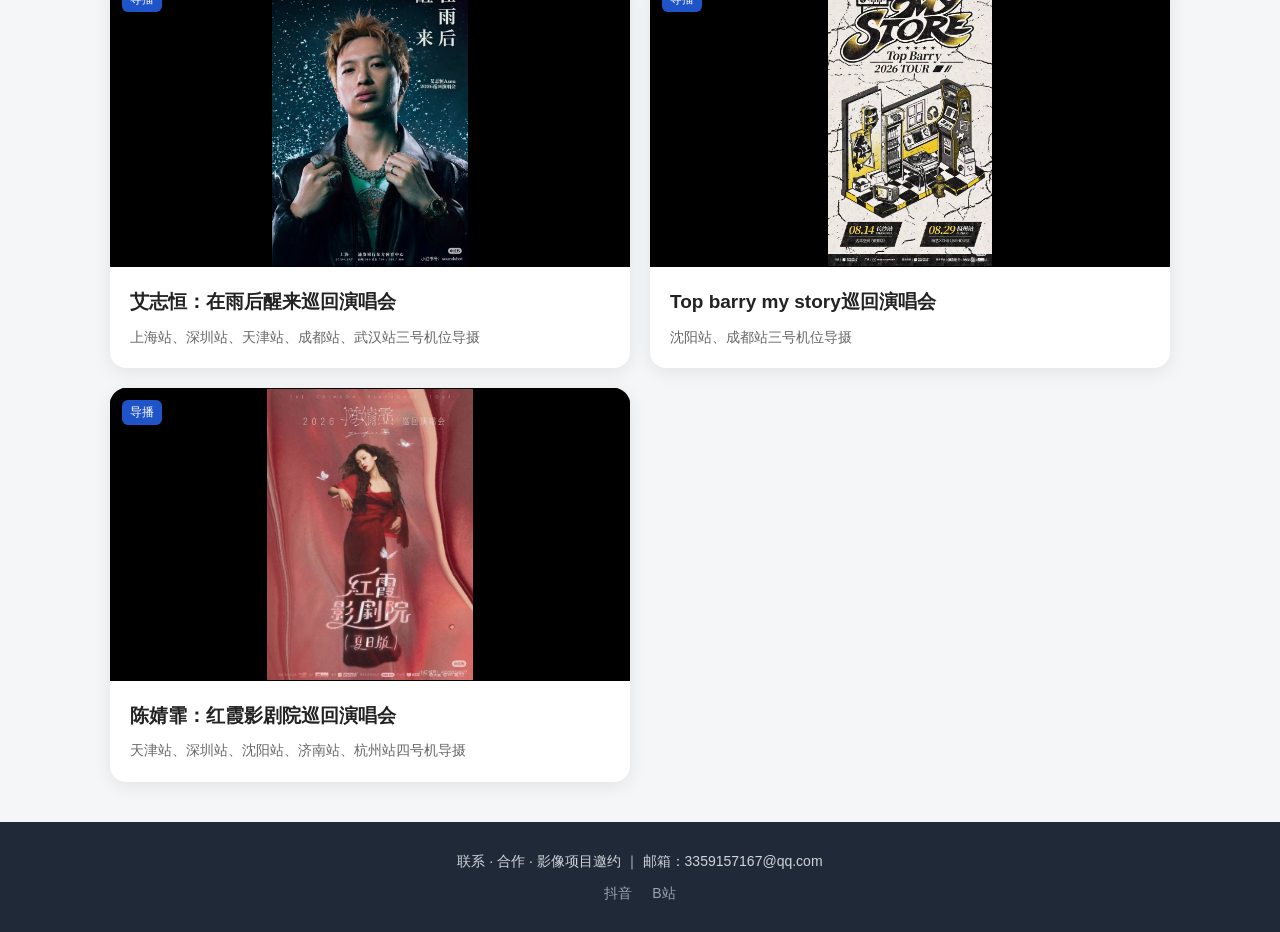
==== commit 061f1a1a: "Update index.html" ====
--- a/index.html
+++ b/index.html
@@ -69,8 +69,8 @@
         </div>
         <span class="tag">纪实</span>
         <div class="card-body">
-          <h3>【作品标题 3】</h3>
-          <p>【作品简介 3】</p>
+          <h3>翠黛朱蓝 寻色福乡</h3>
+          <p>简介</p>
         </div>
       </a>
 
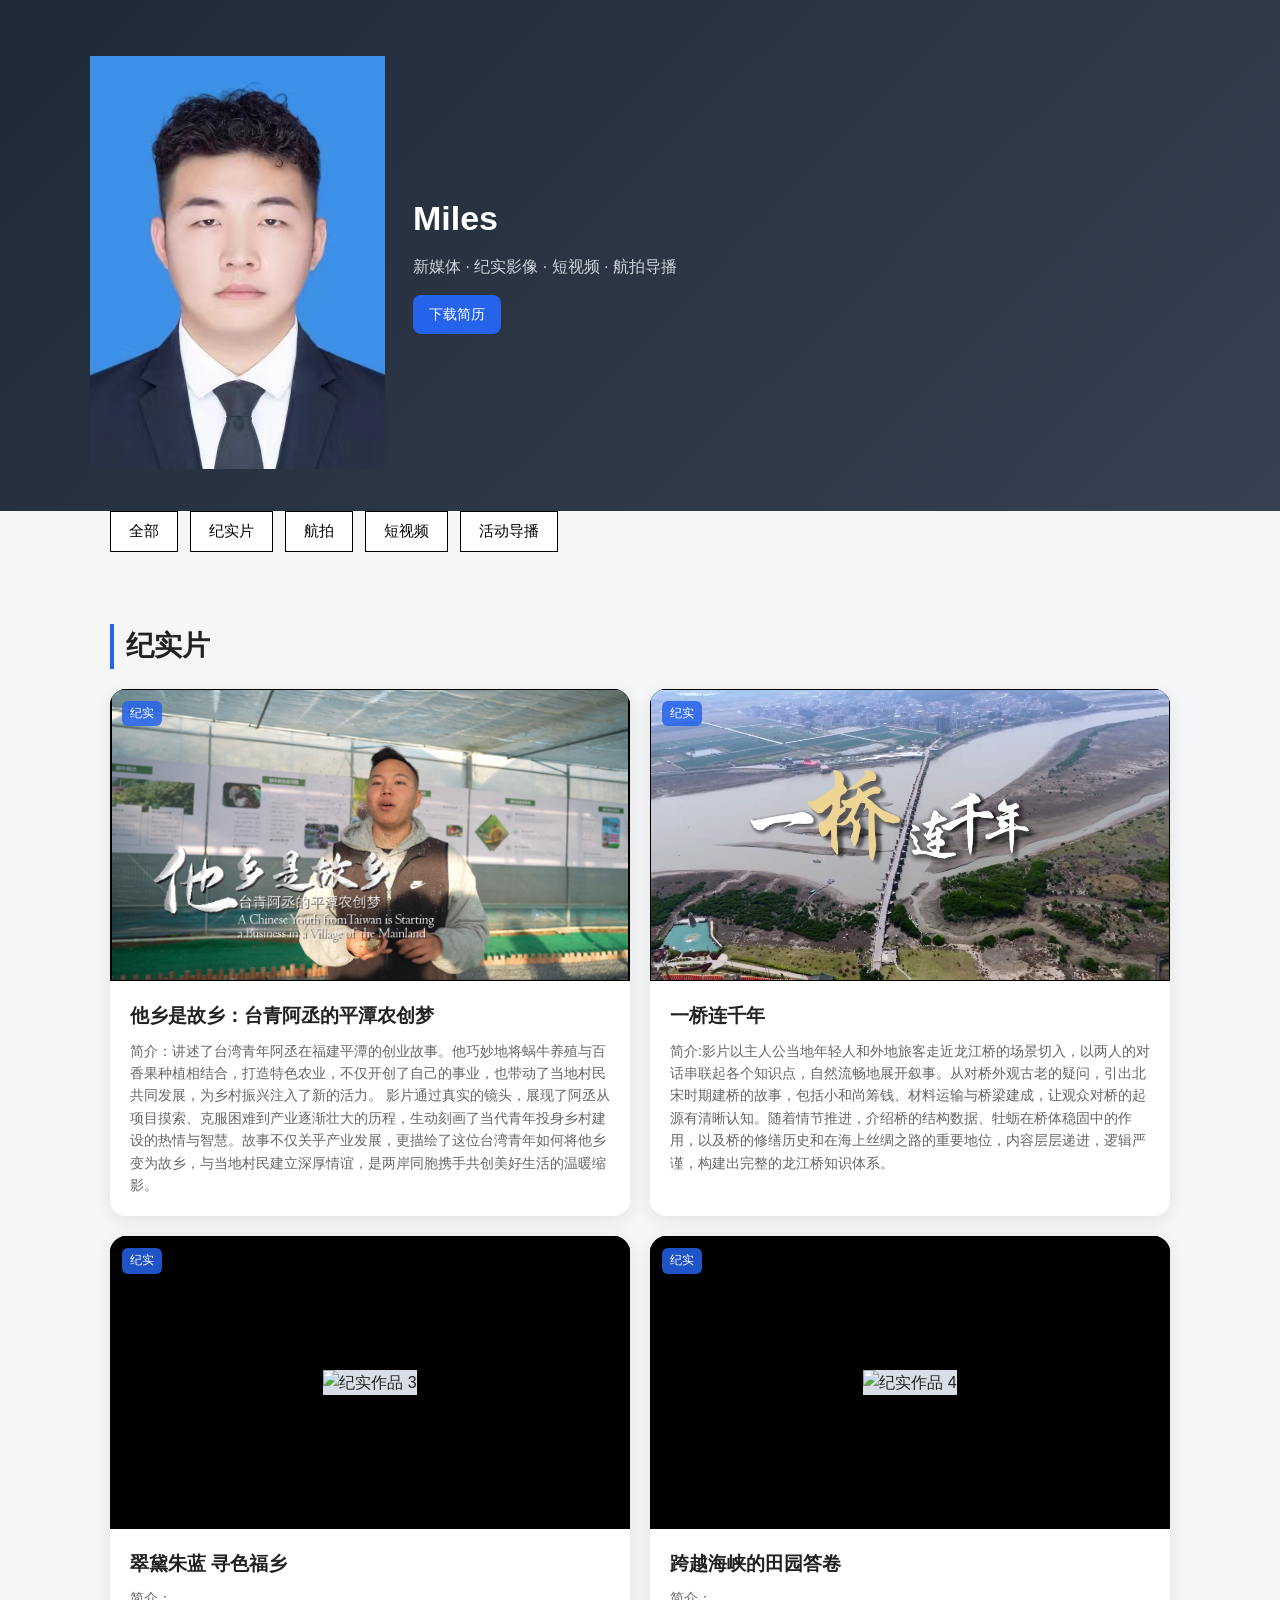
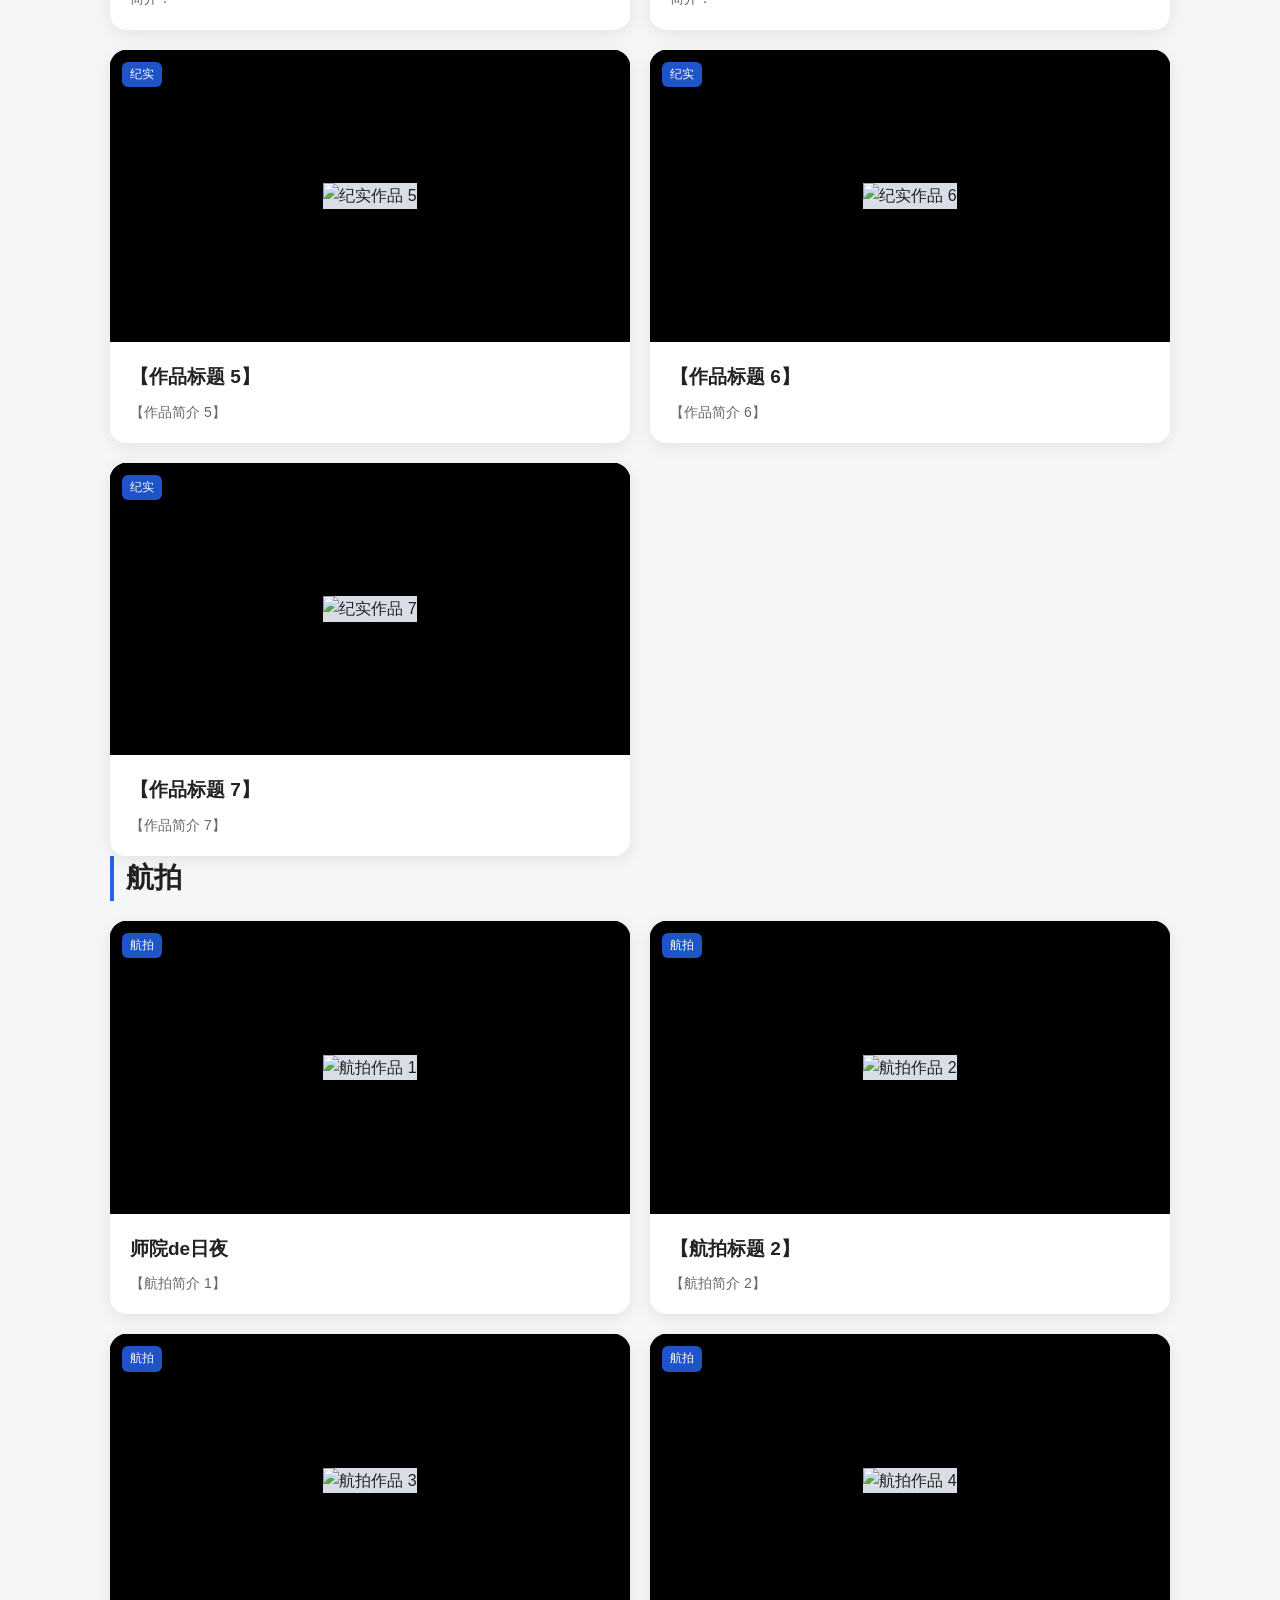
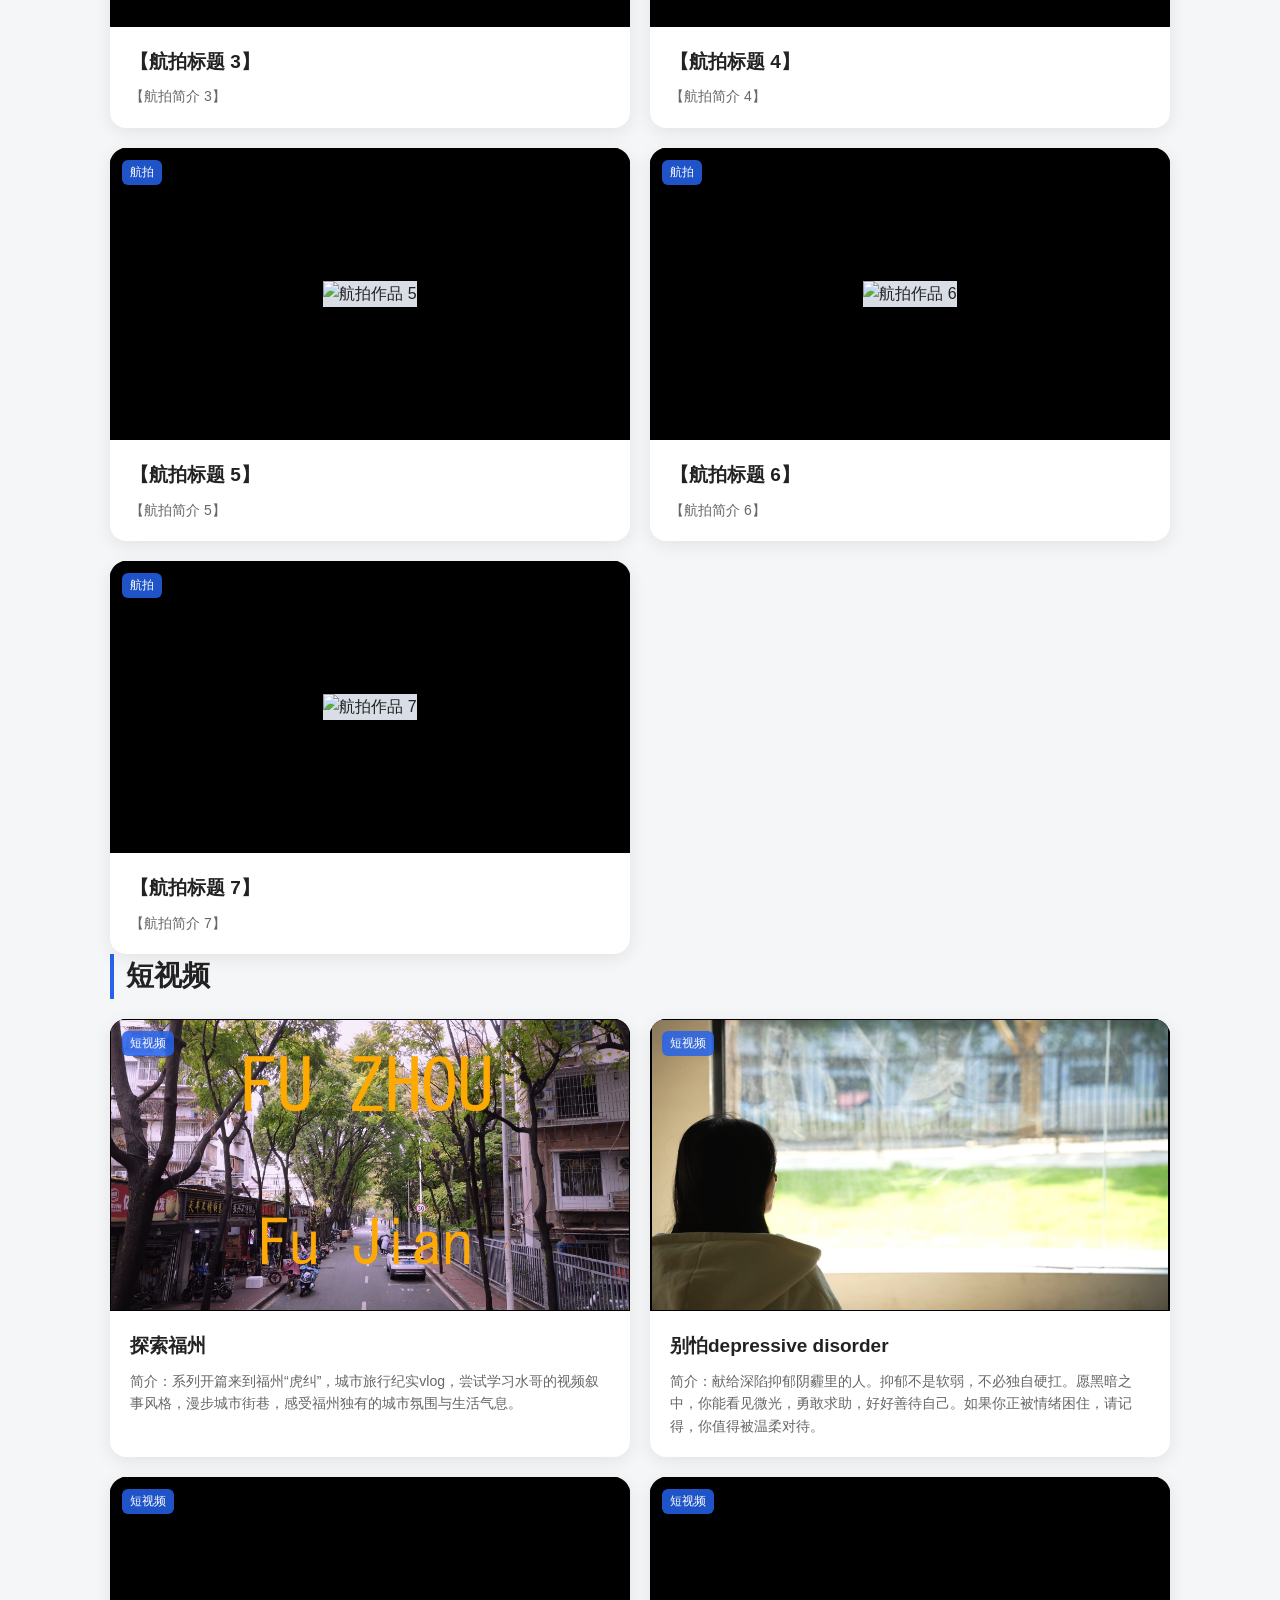
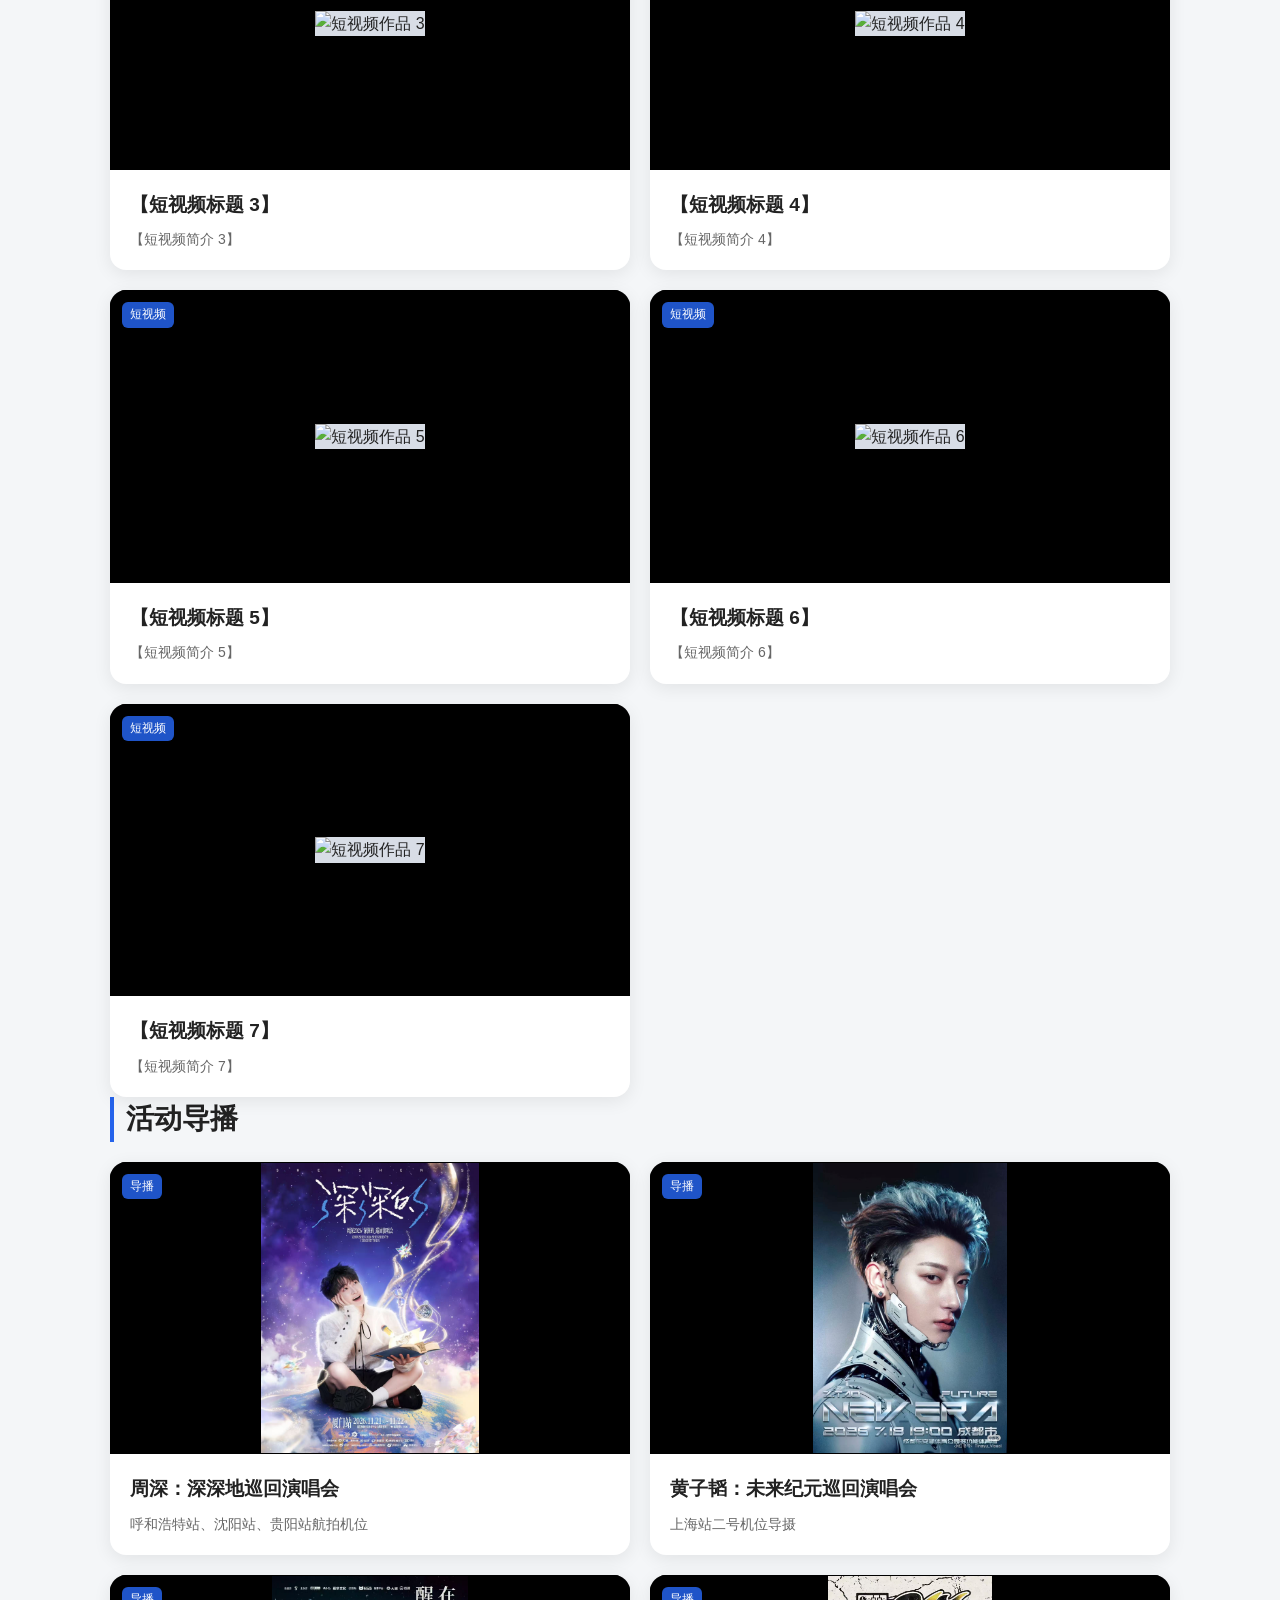
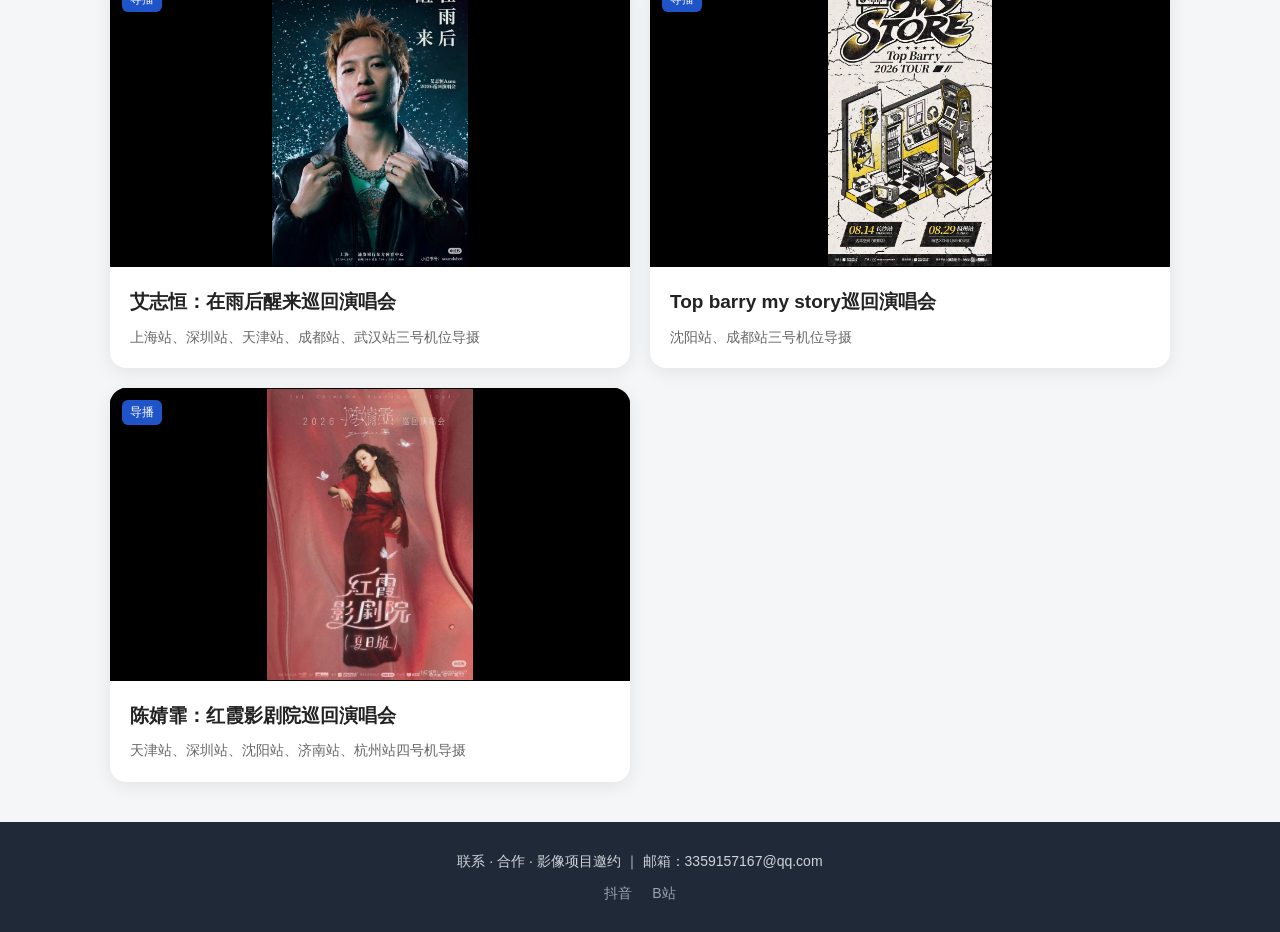
==== commit 75cebe22: "Update descriptions in index.html" ====
--- a/index.html
+++ b/index.html
@@ -70,7 +70,7 @@
         <span class="tag">纪实</span>
         <div class="card-body">
           <h3>翠黛朱蓝 寻色福乡</h3>
-          <p>简介</p>
+          <p>简介：</p>
         </div>
       </a>
 
@@ -81,8 +81,8 @@
         </div>
         <span class="tag">纪实</span>
         <div class="card-body">
-          <h3>【作品标题 4】</h3>
-          <p>【作品简介 4】</p>
+          <h3>跨越海峡的田园答卷</h3>
+          <p>简介：</p>
         </div>
       </a>
 
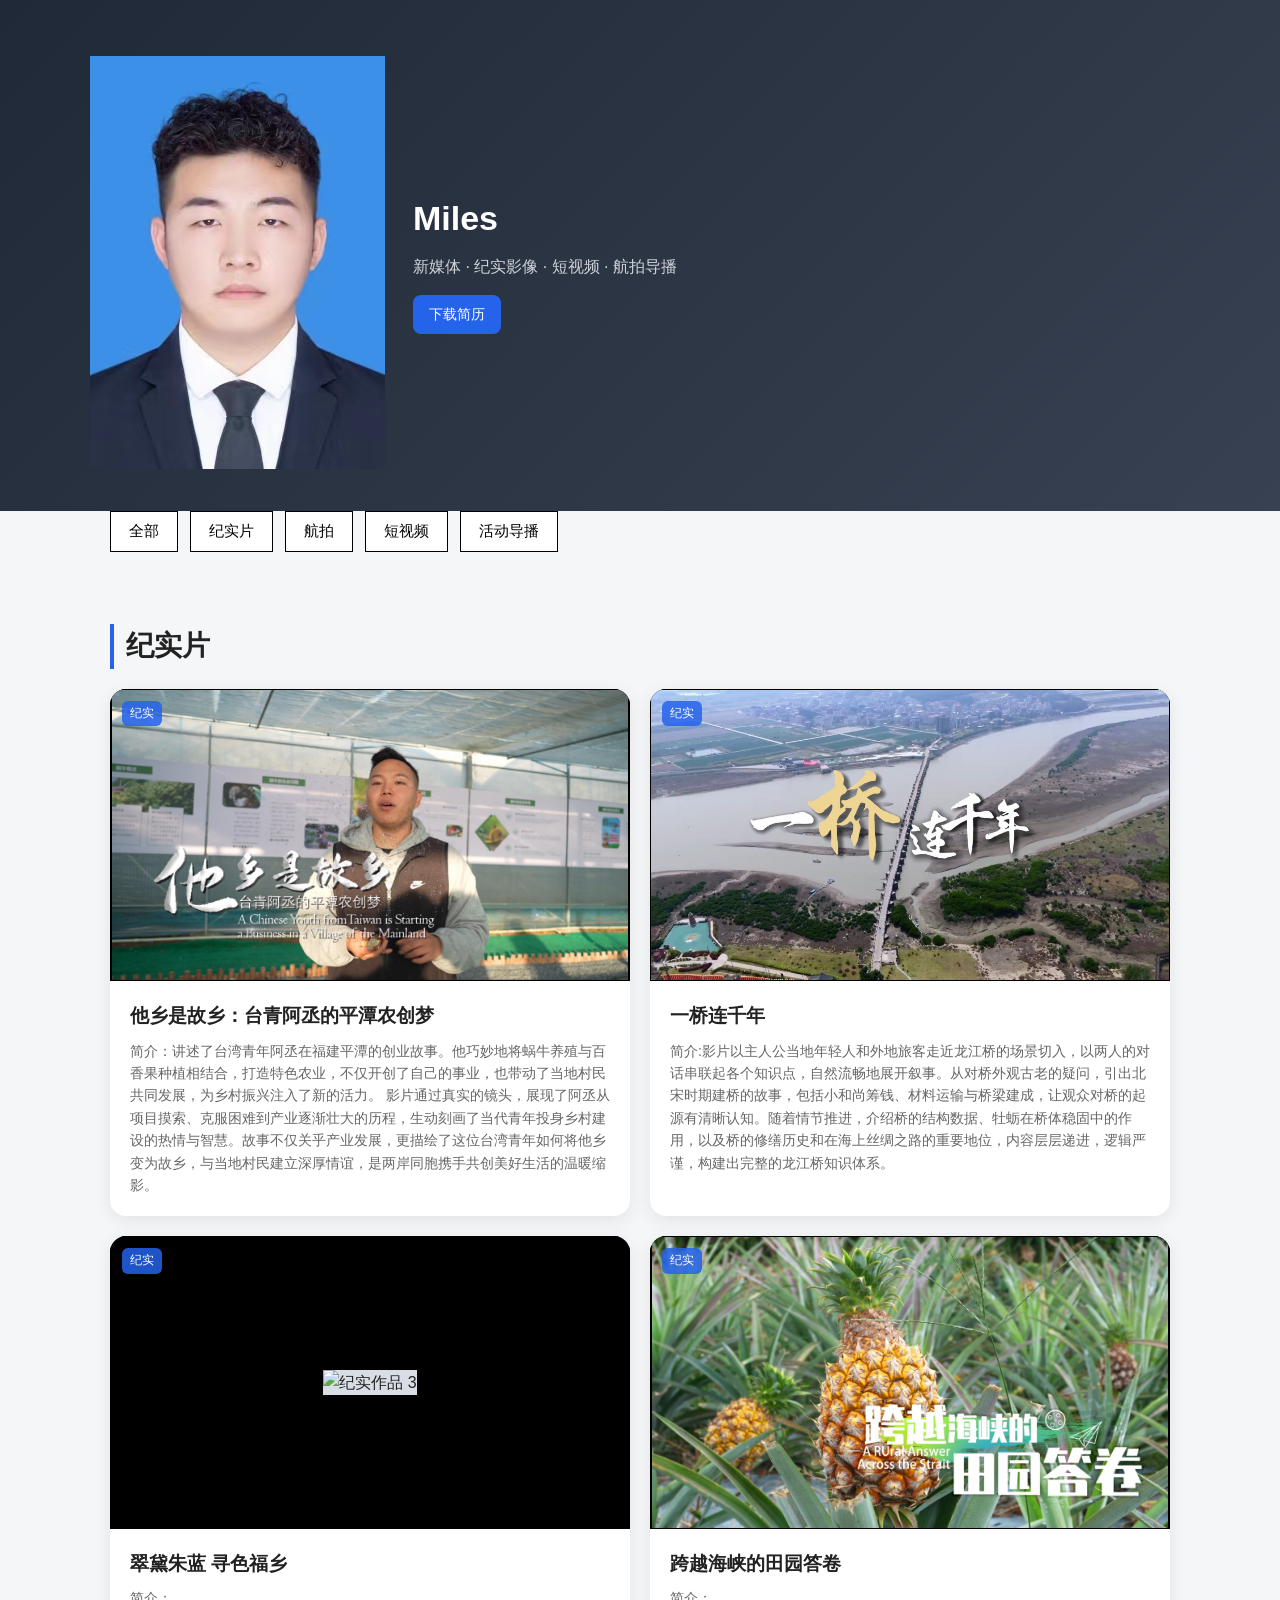
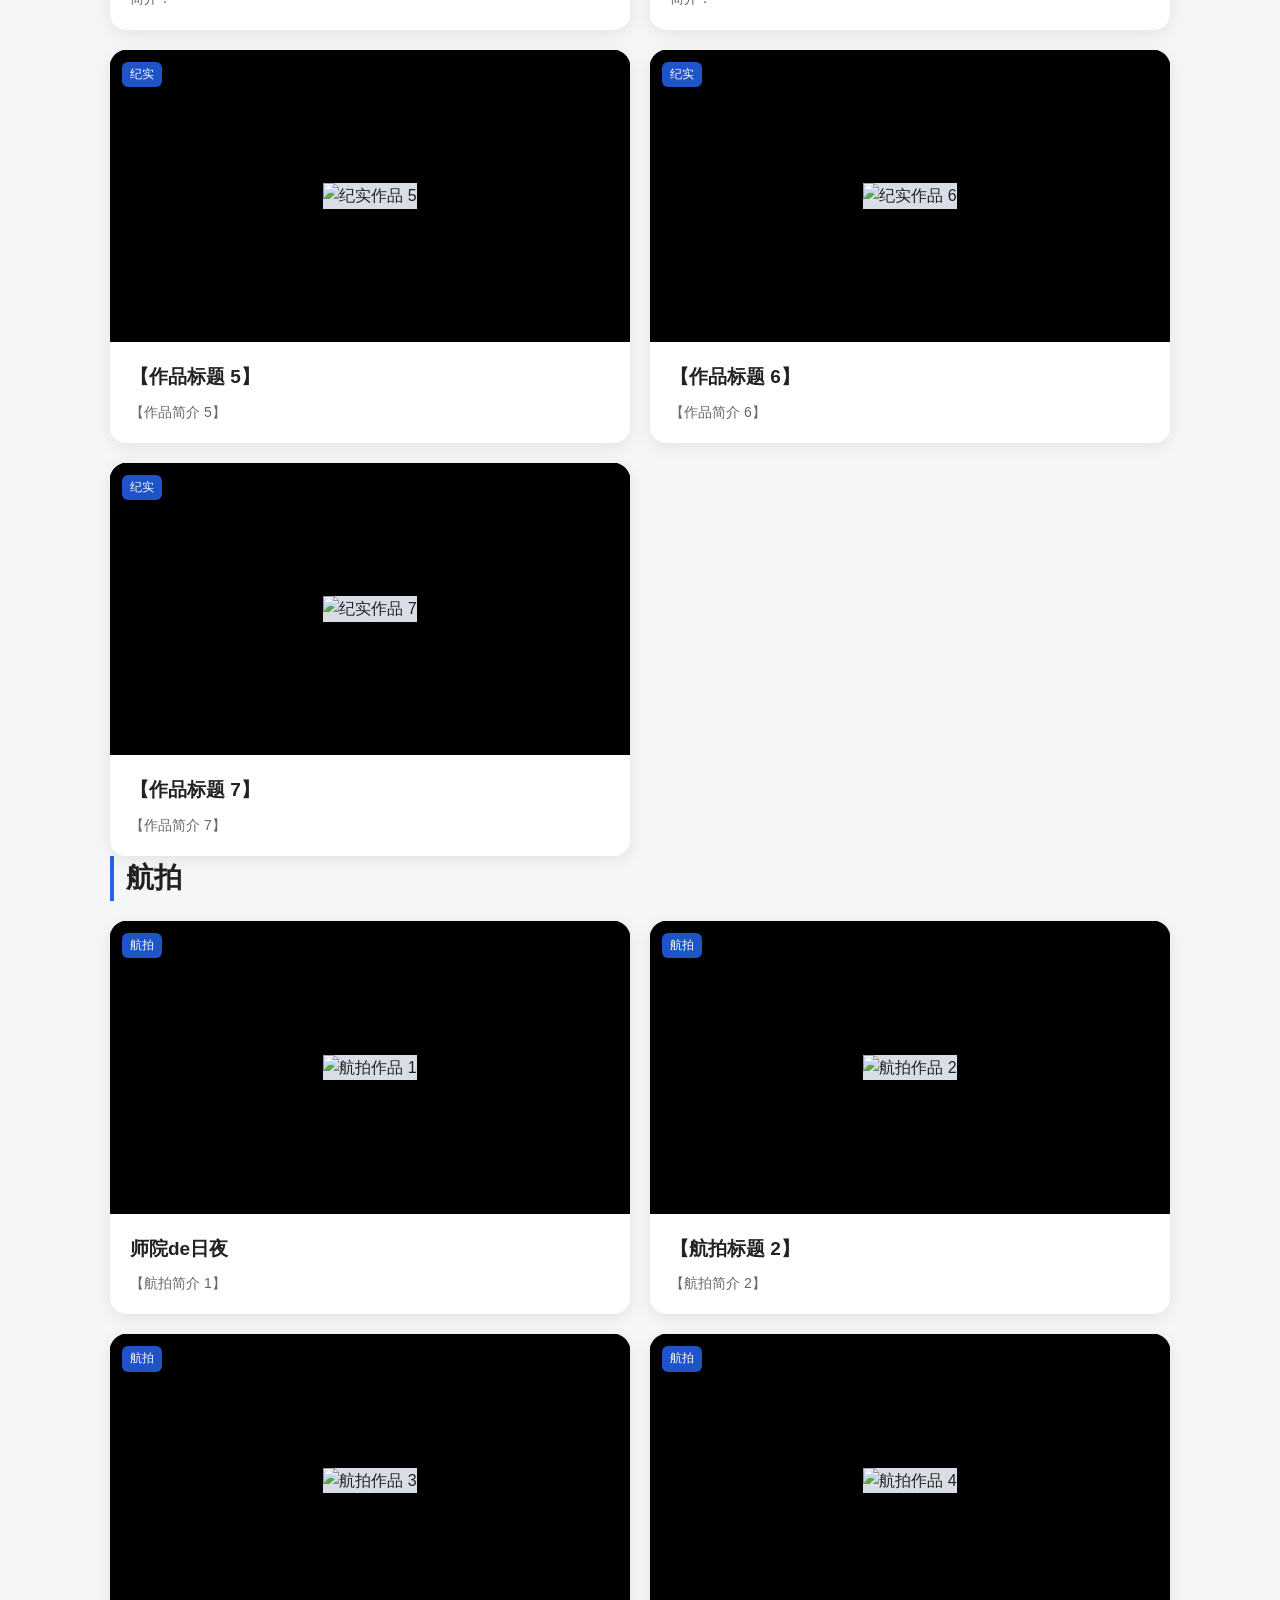
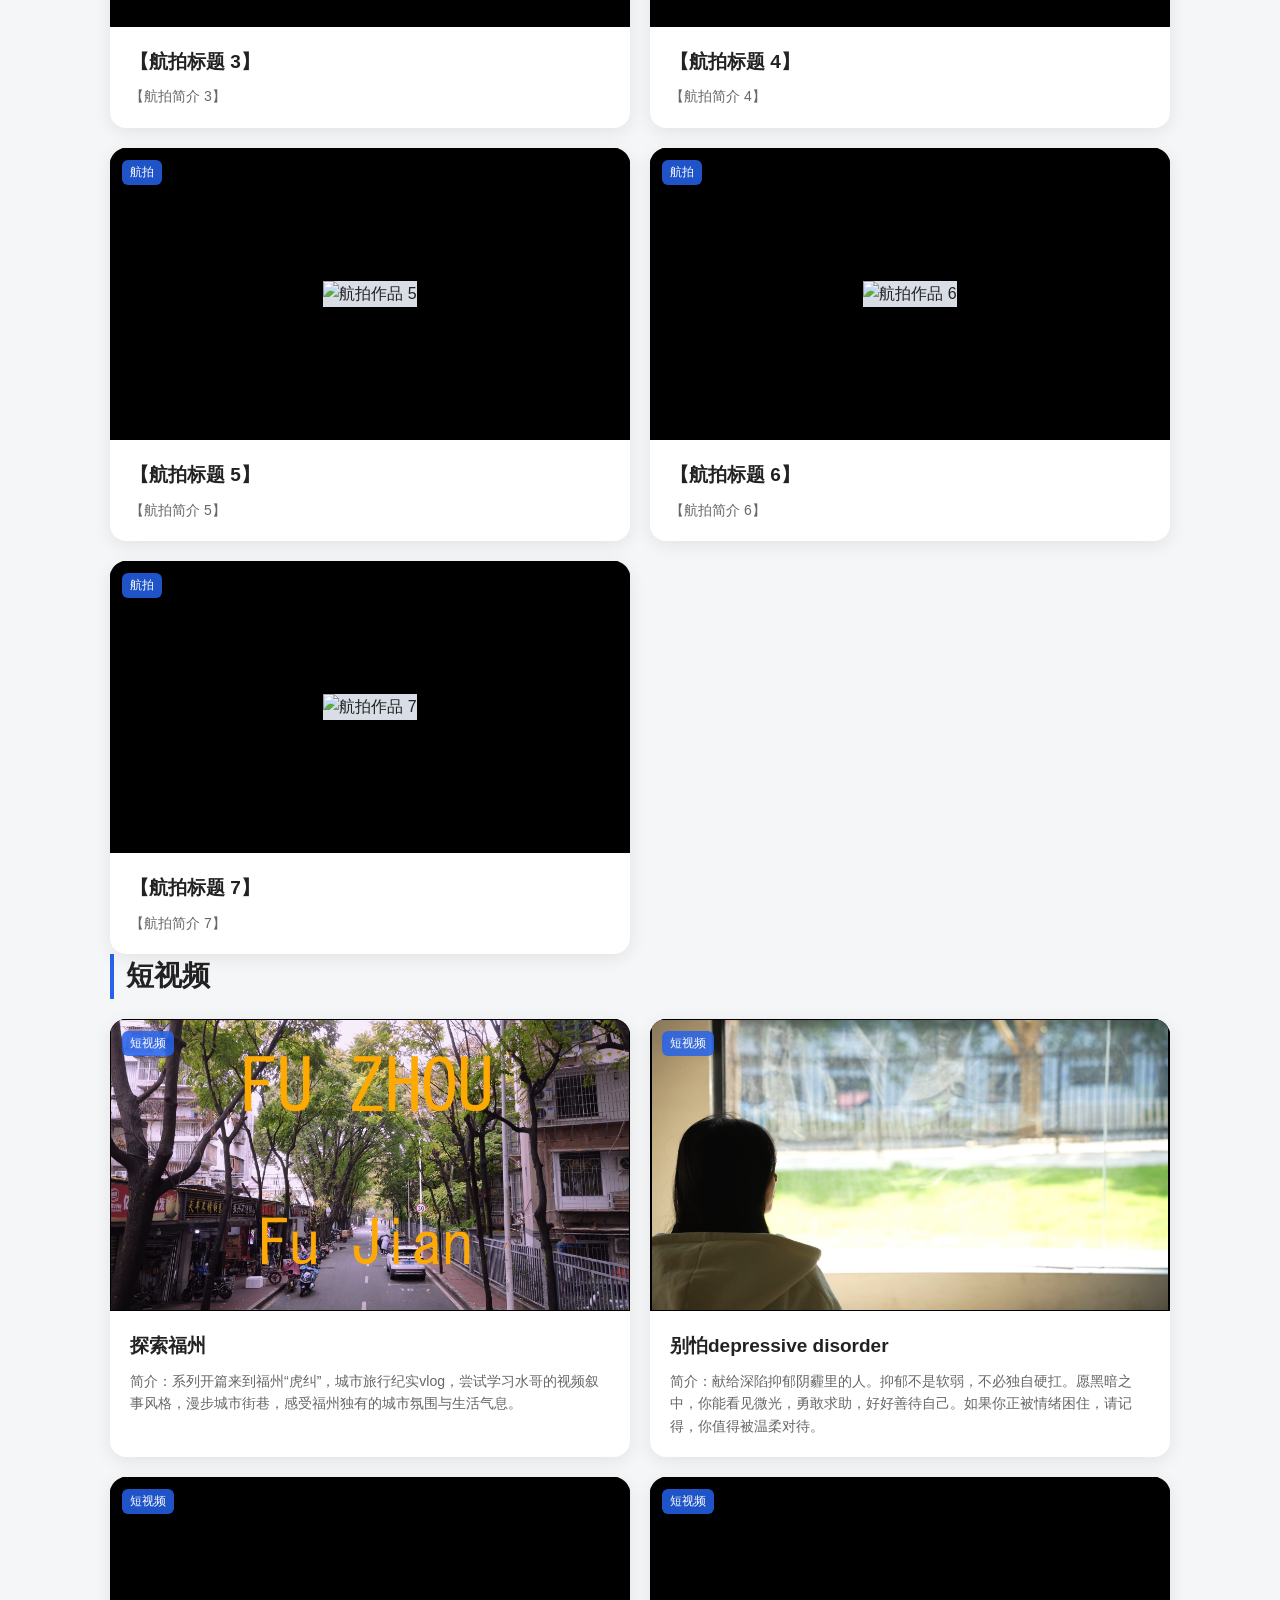
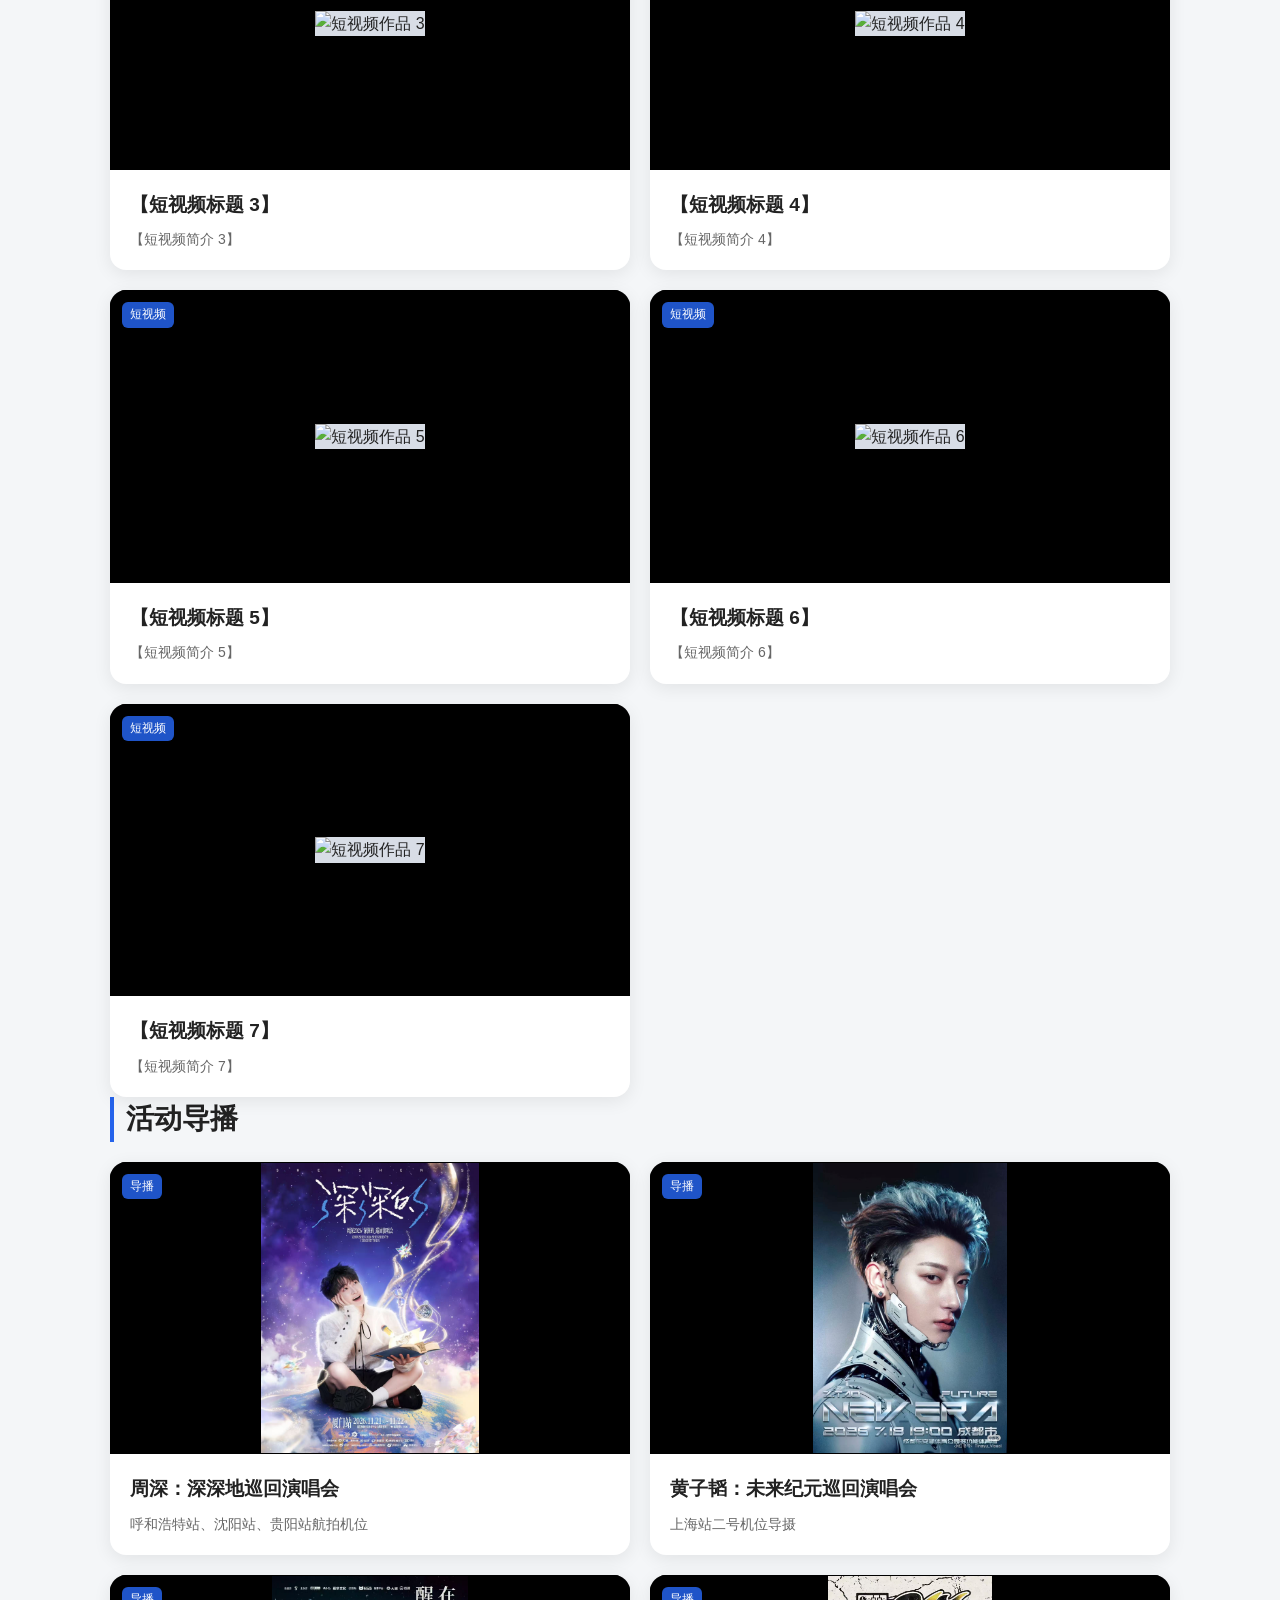
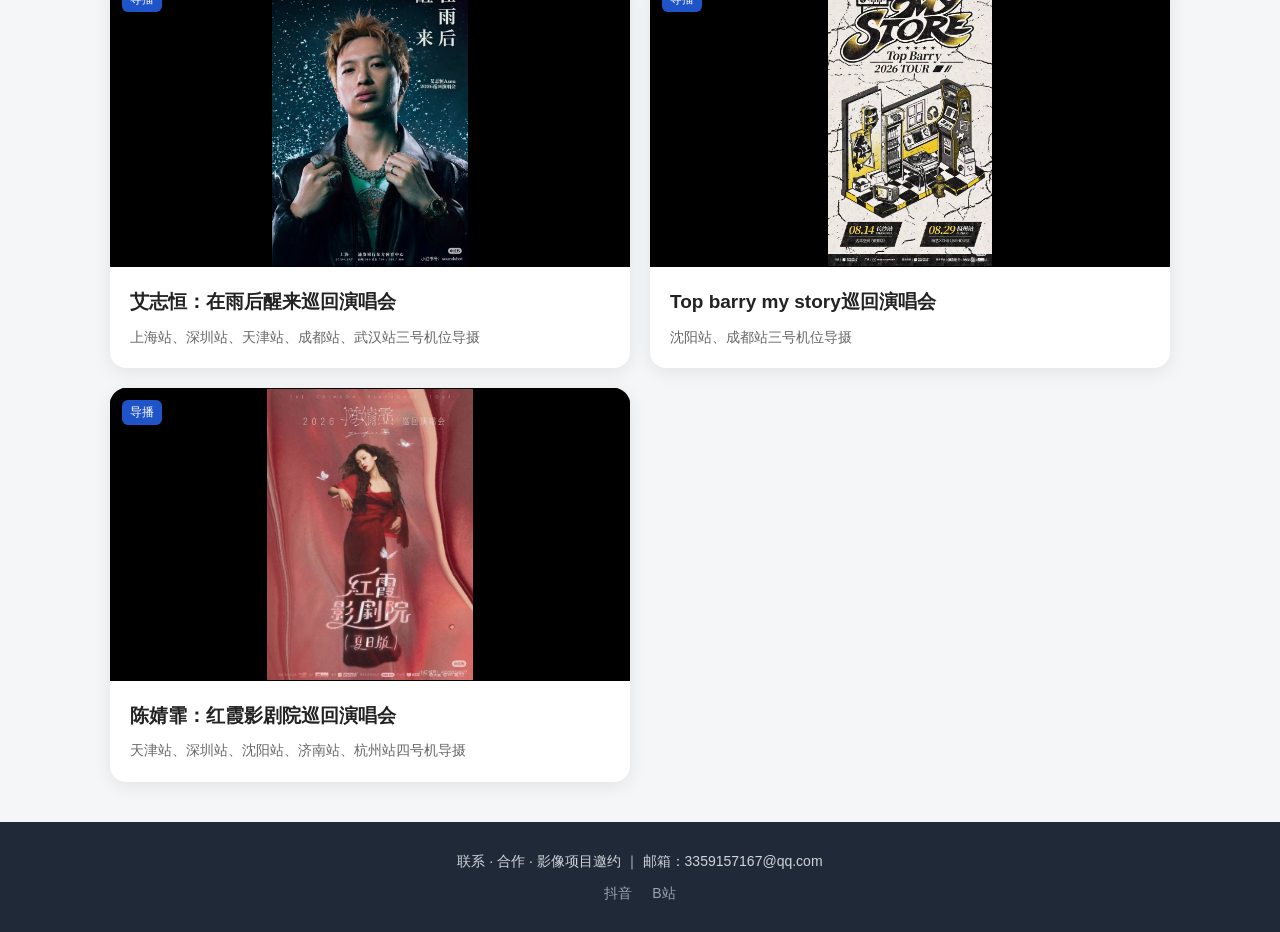
==== commit e2cb1e2b: "Update index.html" ====
--- a/index.html
+++ b/index.html
@@ -75,9 +75,9 @@
       </a>
 
       <!-- 第 4 条：待填 -->
-      <a href="【填视频链接】" target="_blank" class="card" data-cat="doc">
-        <div class="card-thumb">
-          <img src="./doc_04.jpg" alt="纪实作品 4">
+      <a href="https://www.bilibili.com/video/BV1W5y8znEVn/" target="_blank" class="card" data-cat="doc">
+        <div class="card-thumb">
+          <img src="./documentary10.jpg" alt="纪实作品 4">
         </div>
         <span class="tag">纪实</span>
         <div class="card-body">
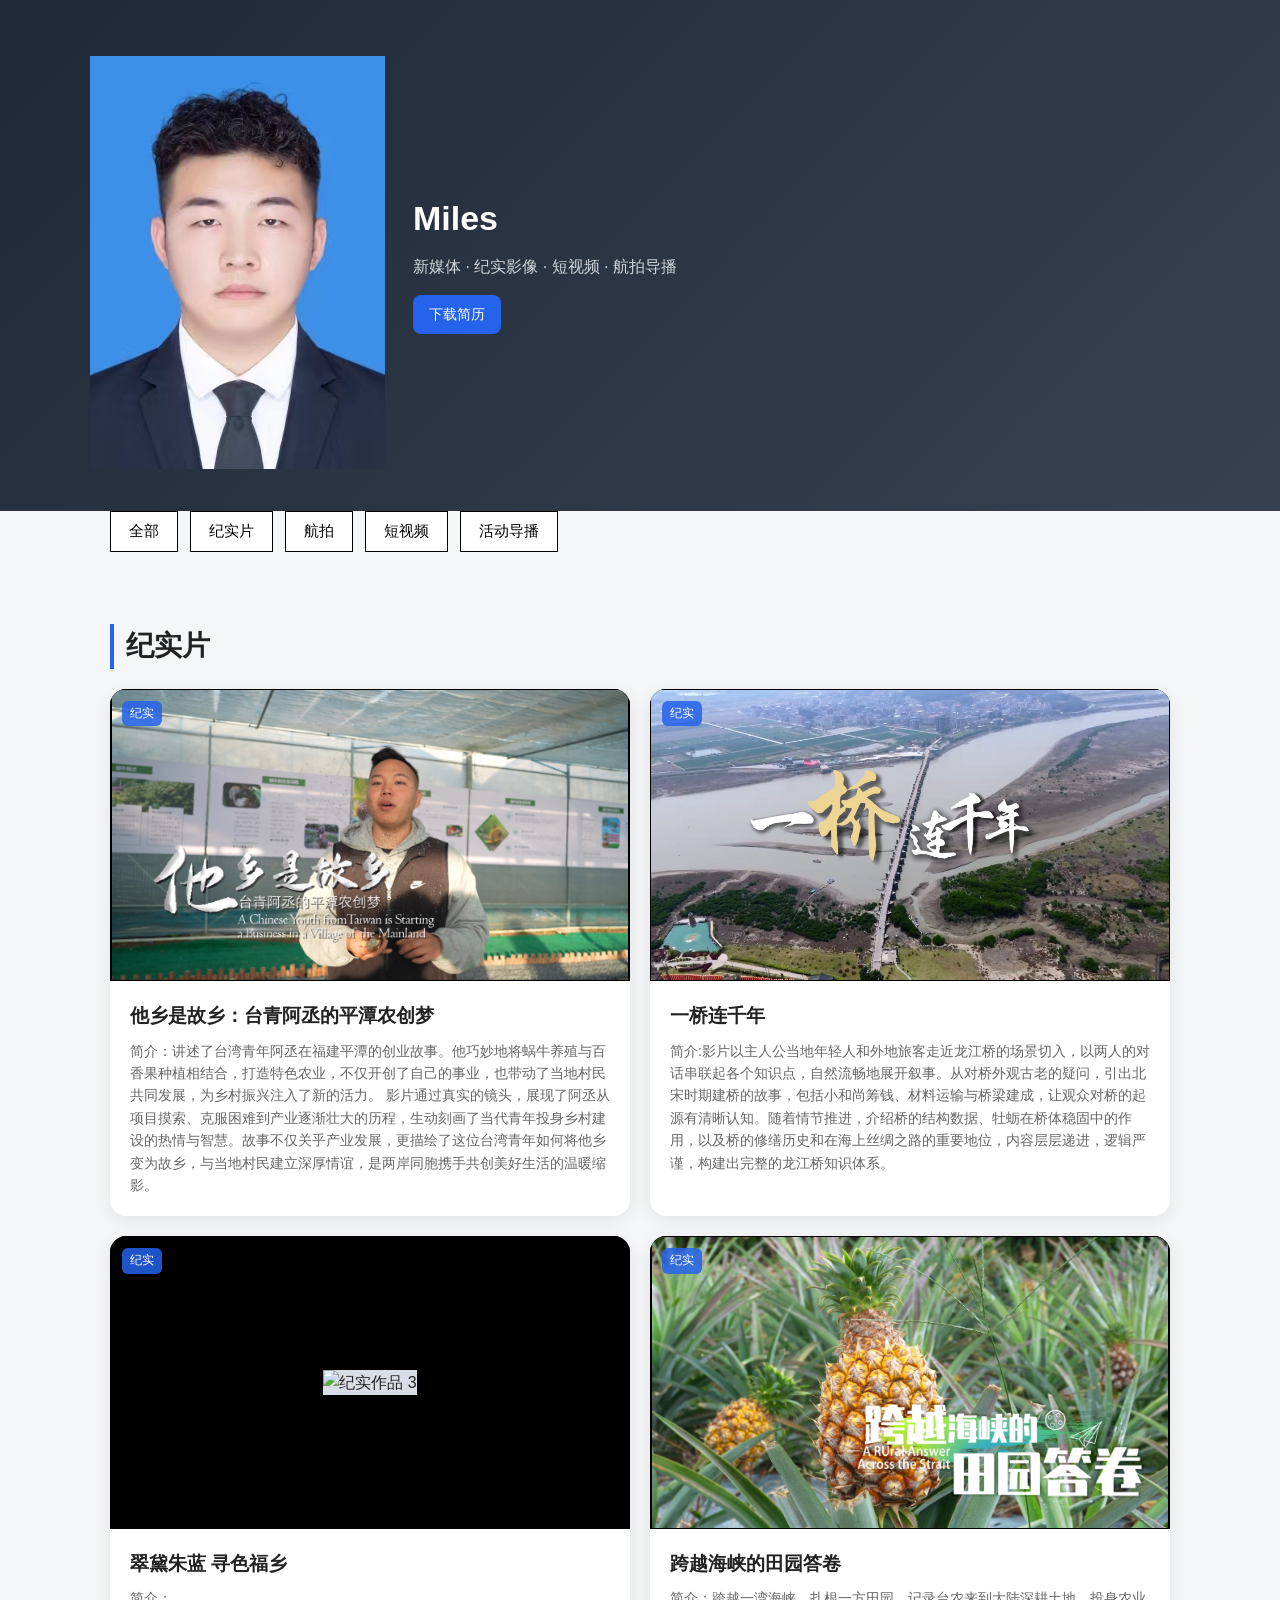
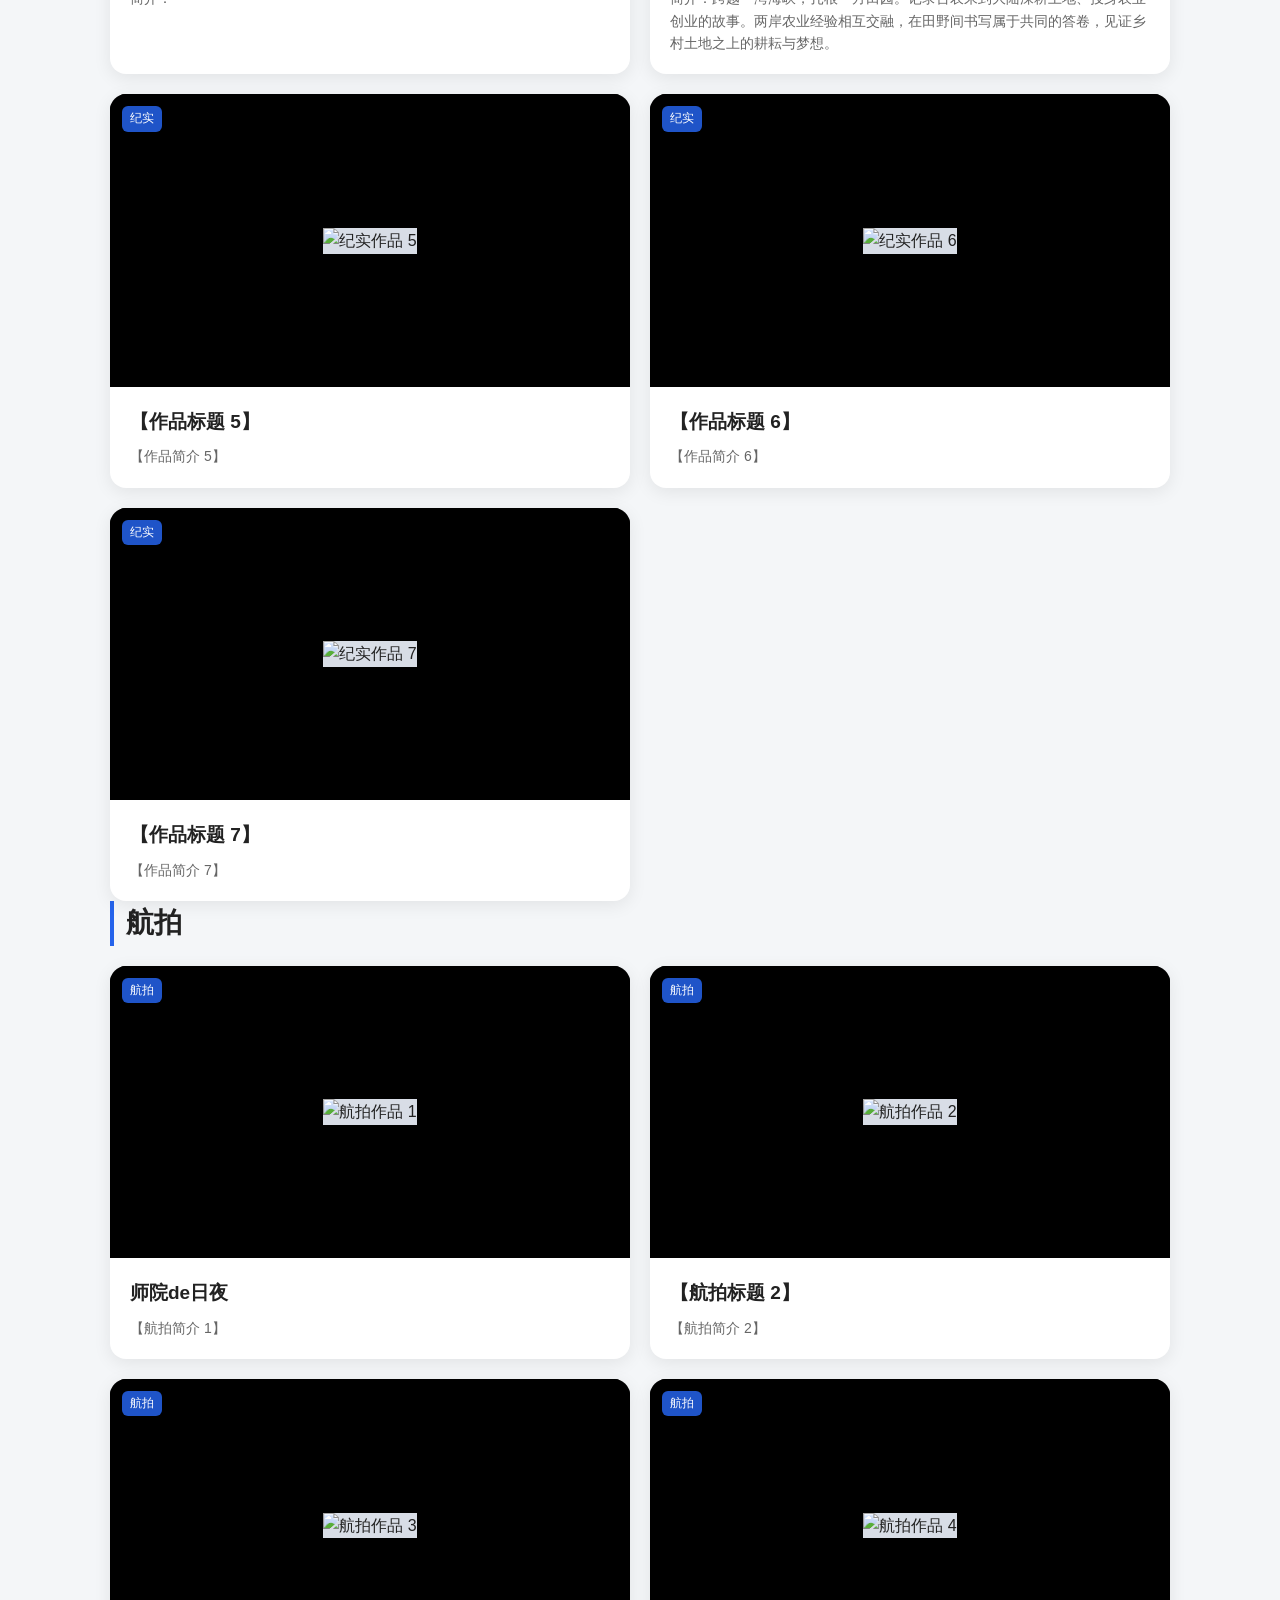
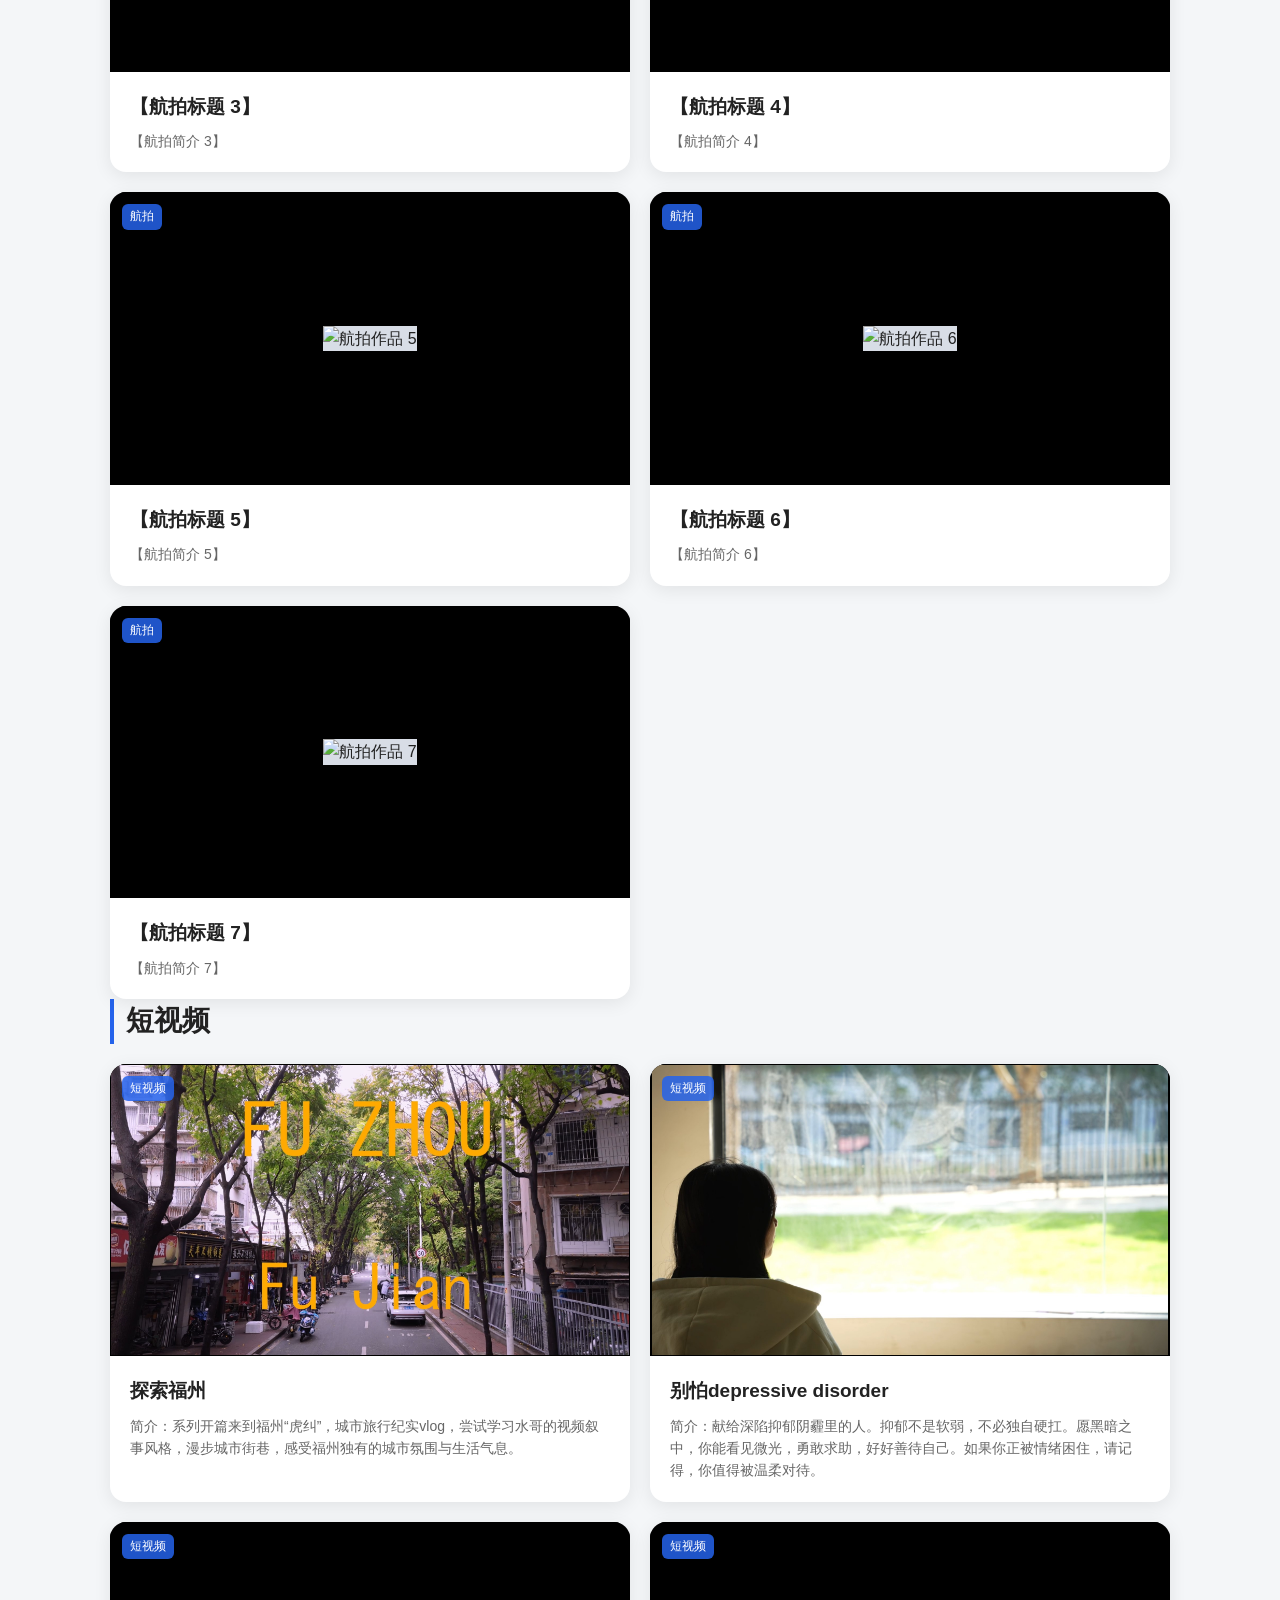
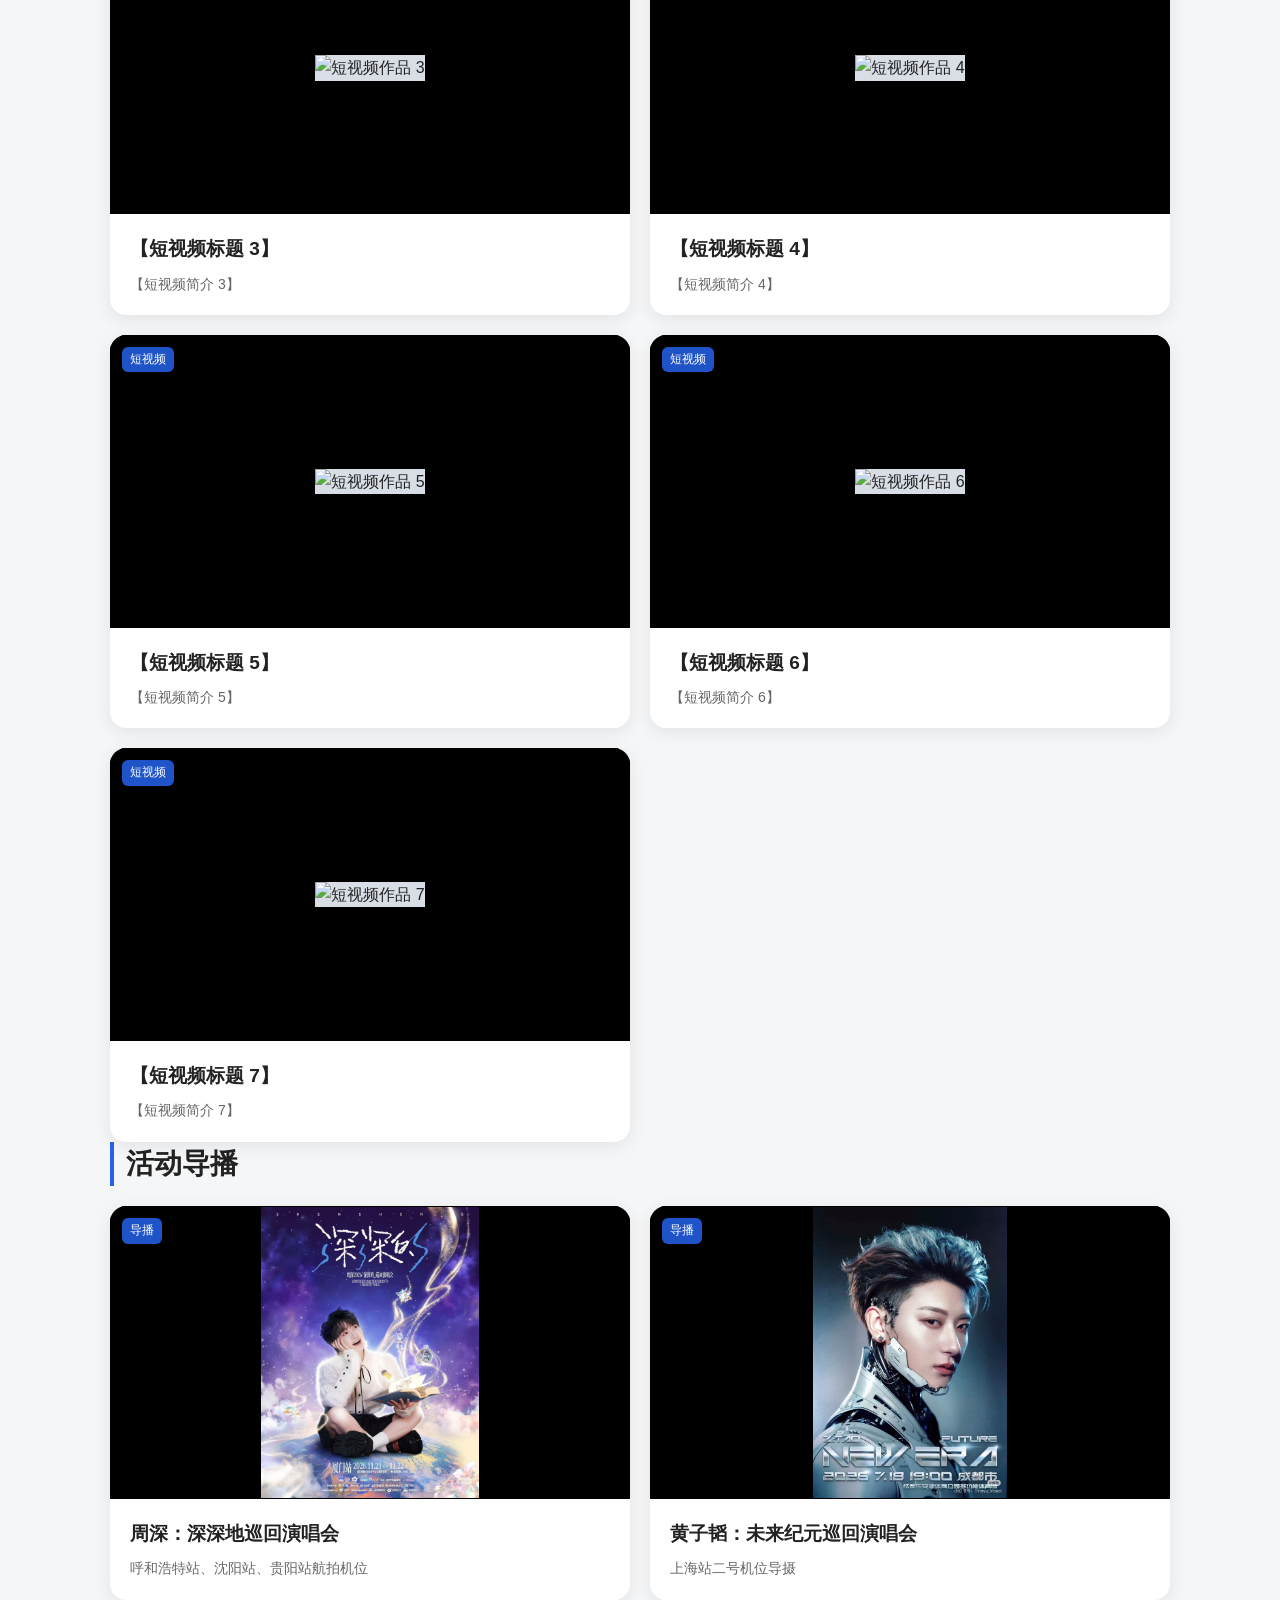
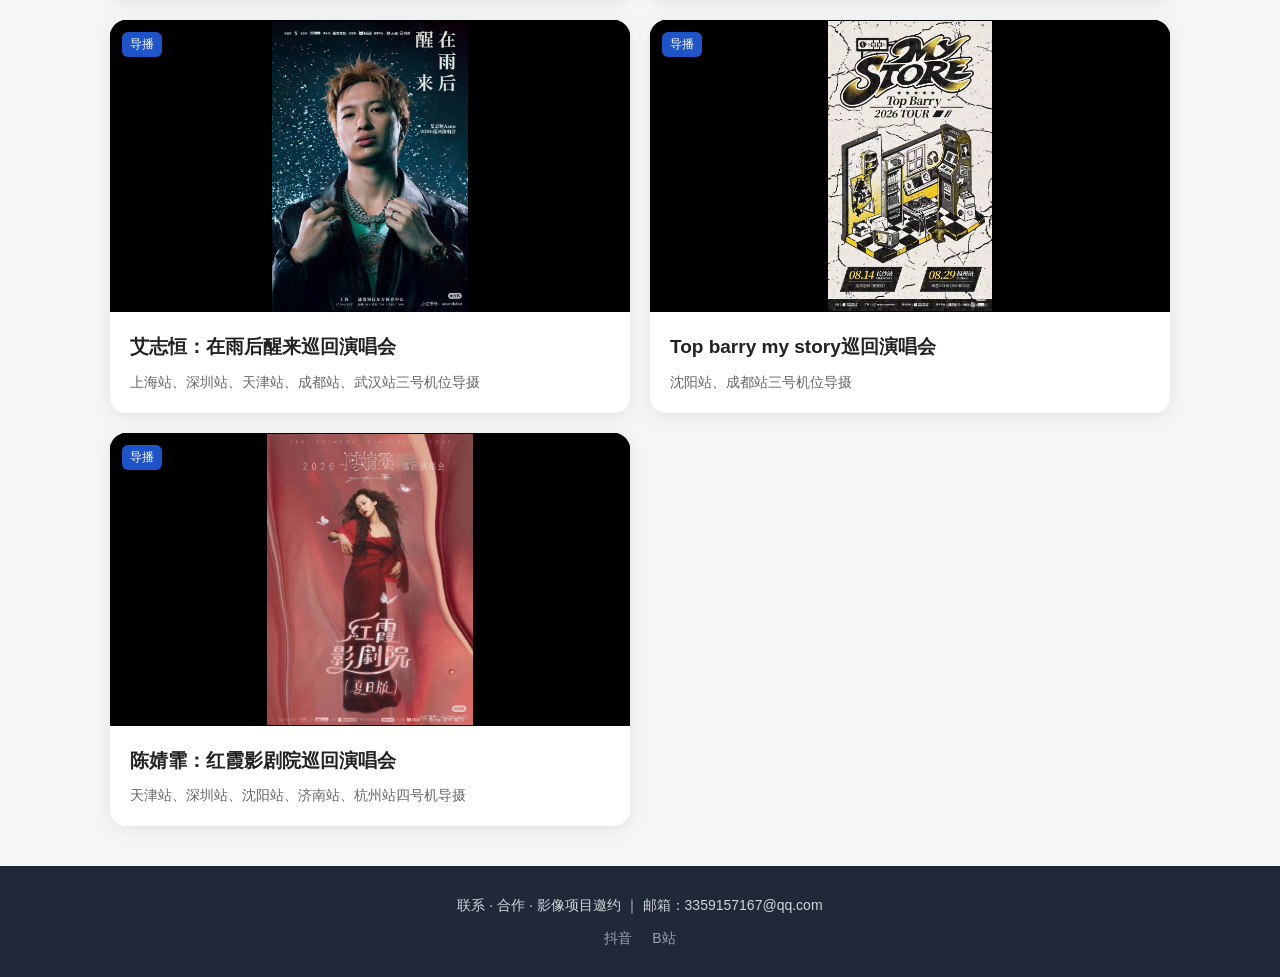
==== commit c48d3607: "Enhance introduction with detailed description Updated the introduction paragraph with a detailed de" ====
--- a/index.html
+++ b/index.html
@@ -82,7 +82,7 @@
         <span class="tag">纪实</span>
         <div class="card-body">
           <h3>跨越海峡的田园答卷</h3>
-          <p>简介：</p>
+          <p>简介：跨越一湾海峡，扎根一方田园。记录台农来到大陆深耕土地、投身农业创业的故事。两岸农业经验相互交融，在田野间书写属于共同的答卷，见证乡村土地之上的耕耘与梦想。</p>
         </div>
       </a>
 
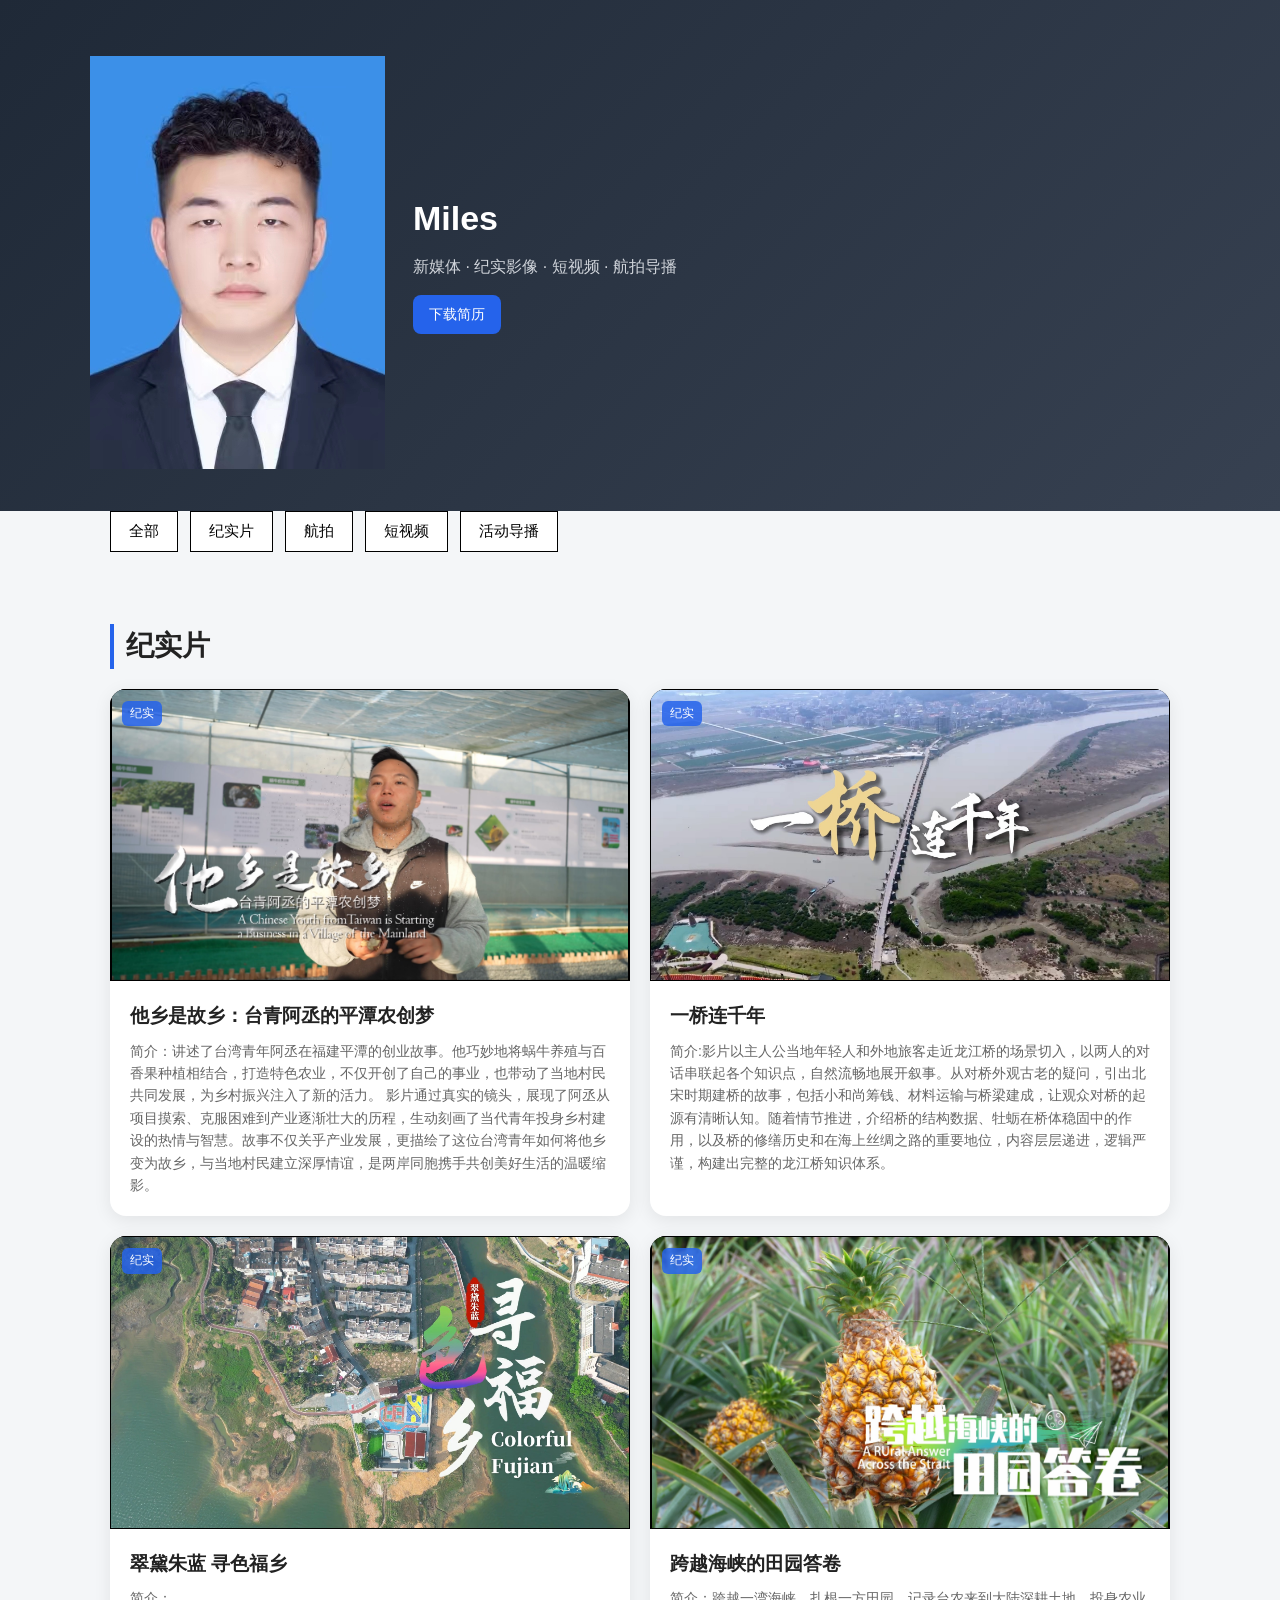
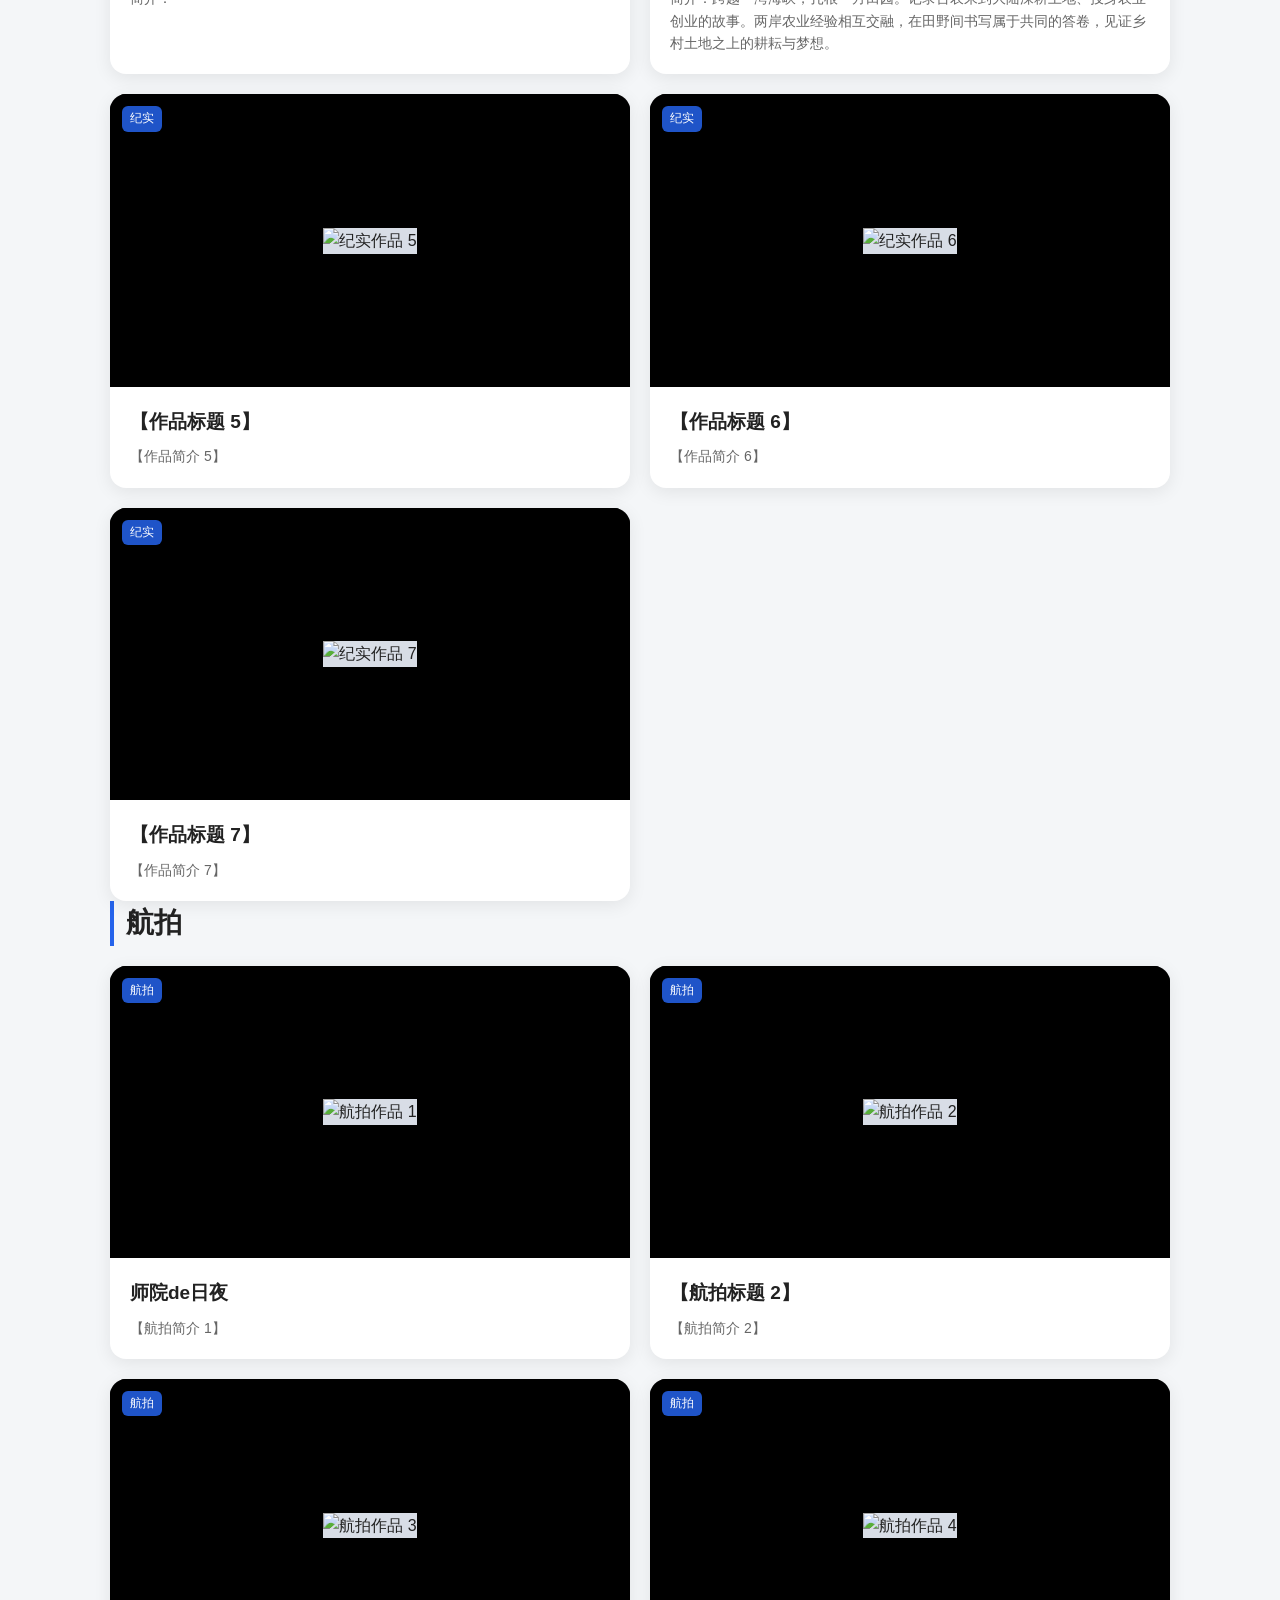
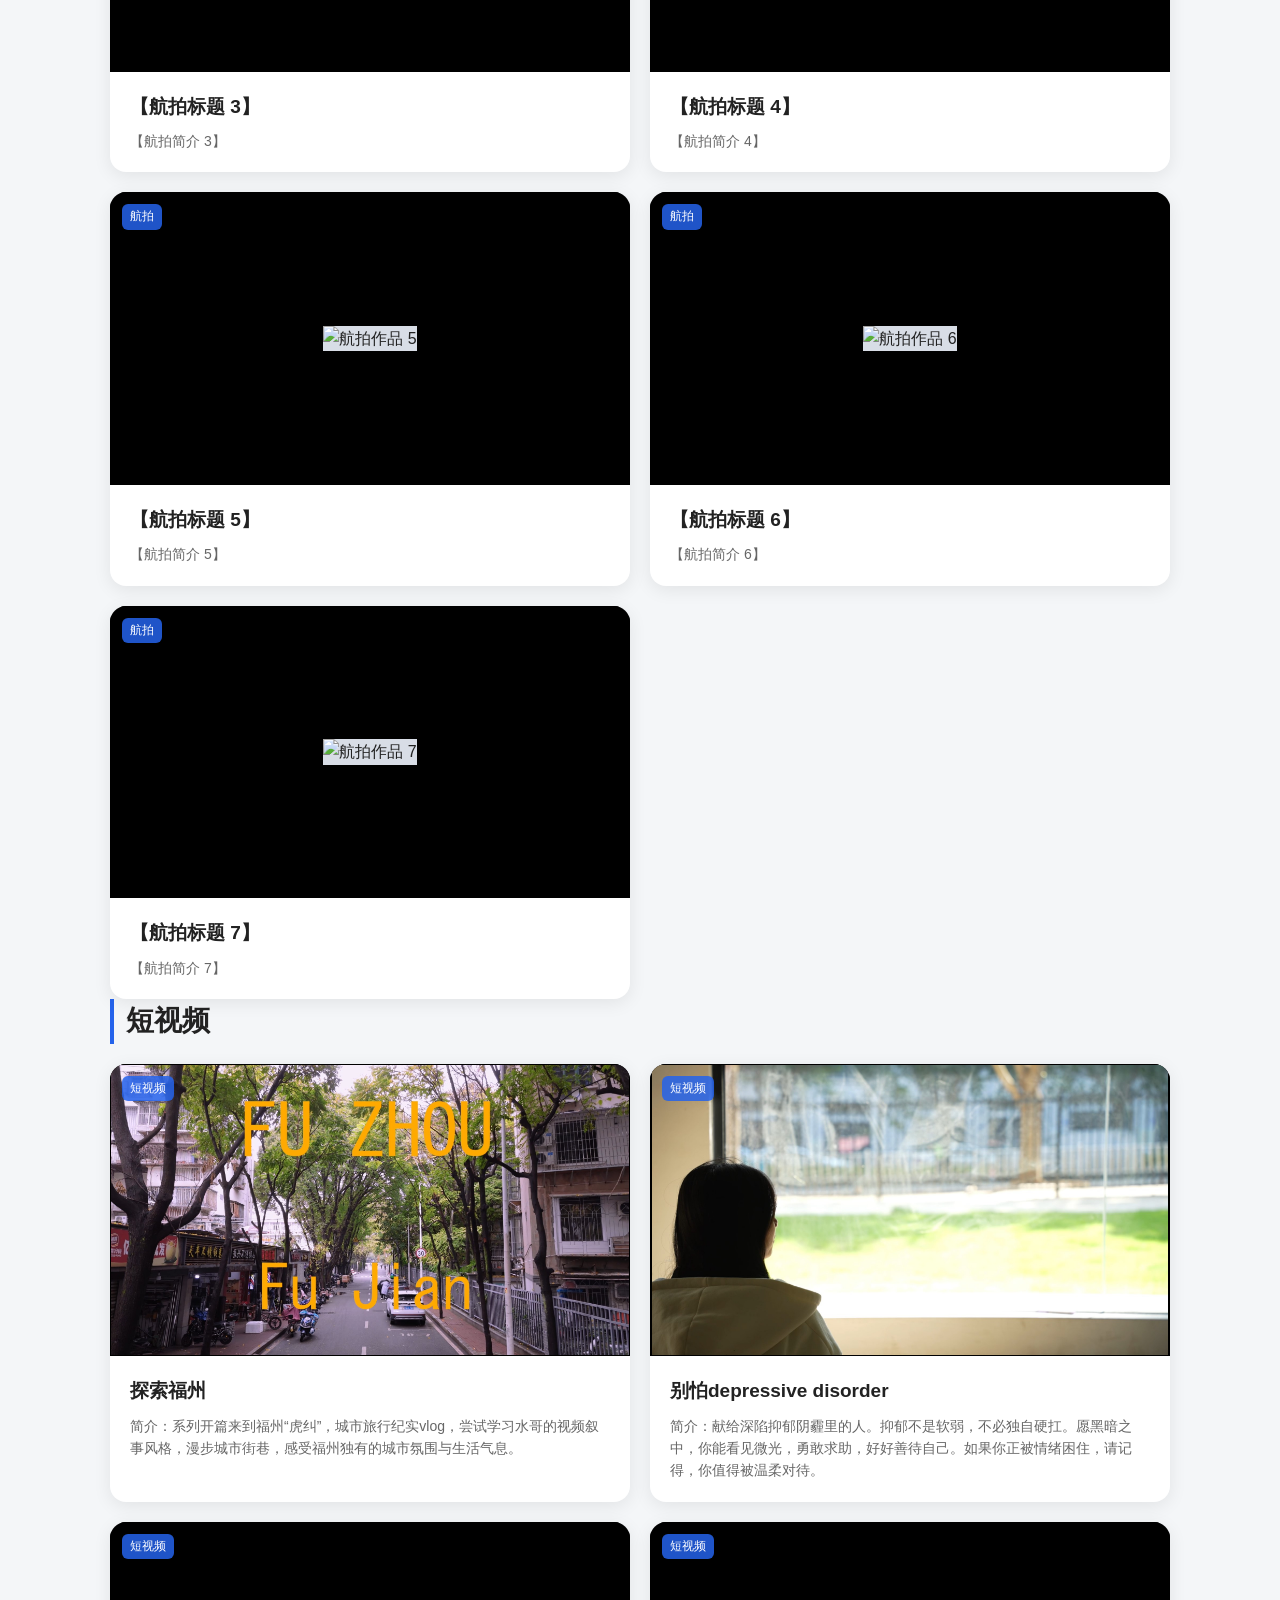
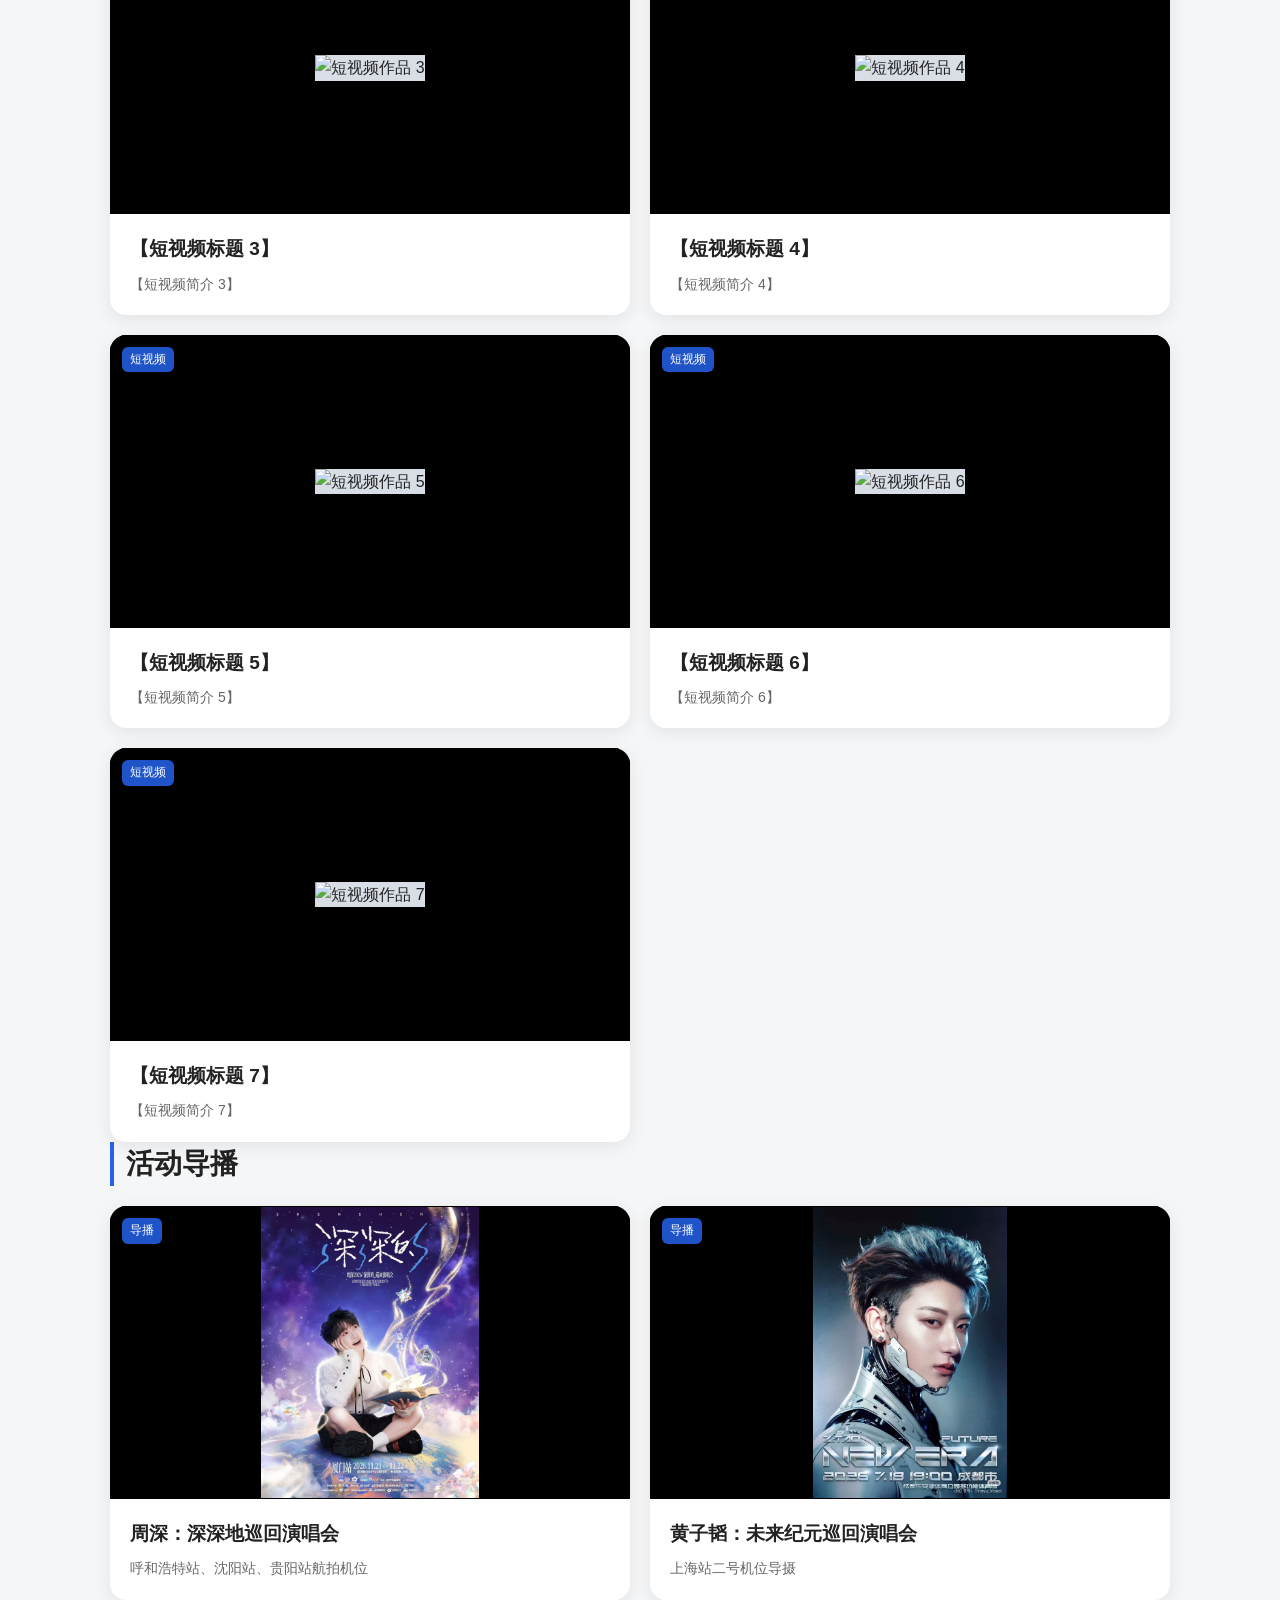
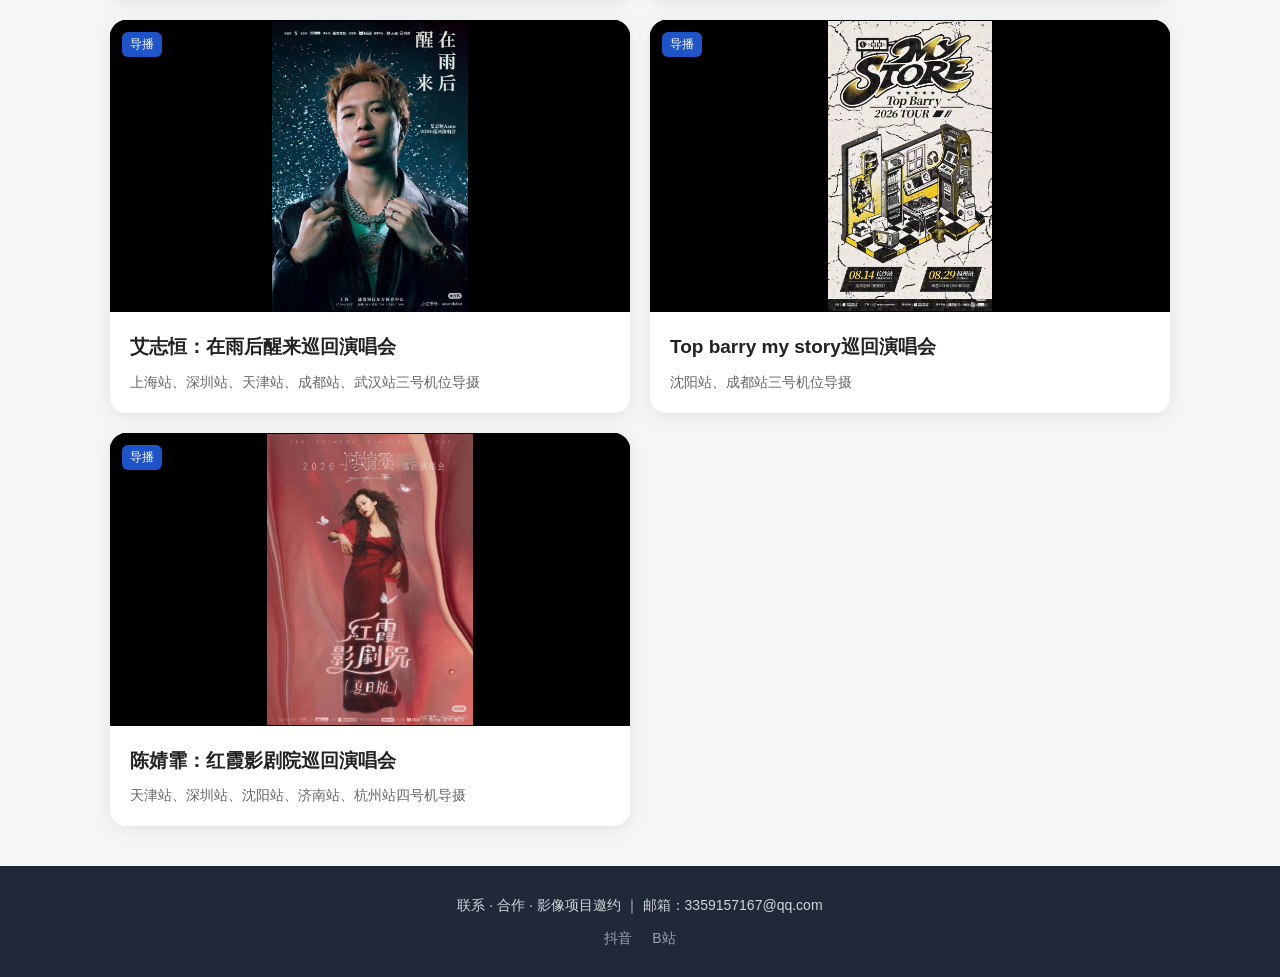
==== commit c2df3417: "Update index.html" ====
--- a/index.html
+++ b/index.html
@@ -63,9 +63,9 @@
       </a>
 
       <!-- 第 3 条：待填 -->
-      <a href="【填视频链接】" target="_blank" class="card" data-cat="doc">
-        <div class="card-thumb">
-          <img src="./doc_03.jpg" alt="纪实作品 3">
+      <a href="https://www.bilibili.com/video/BV1mKy8zdE2R/" target="_blank" class="card" data-cat="doc">
+        <div class="card-thumb">
+          <img src="./documentary11.jpg" alt="纪实作品 3">
         </div>
         <span class="tag">纪实</span>
         <div class="card-body">
